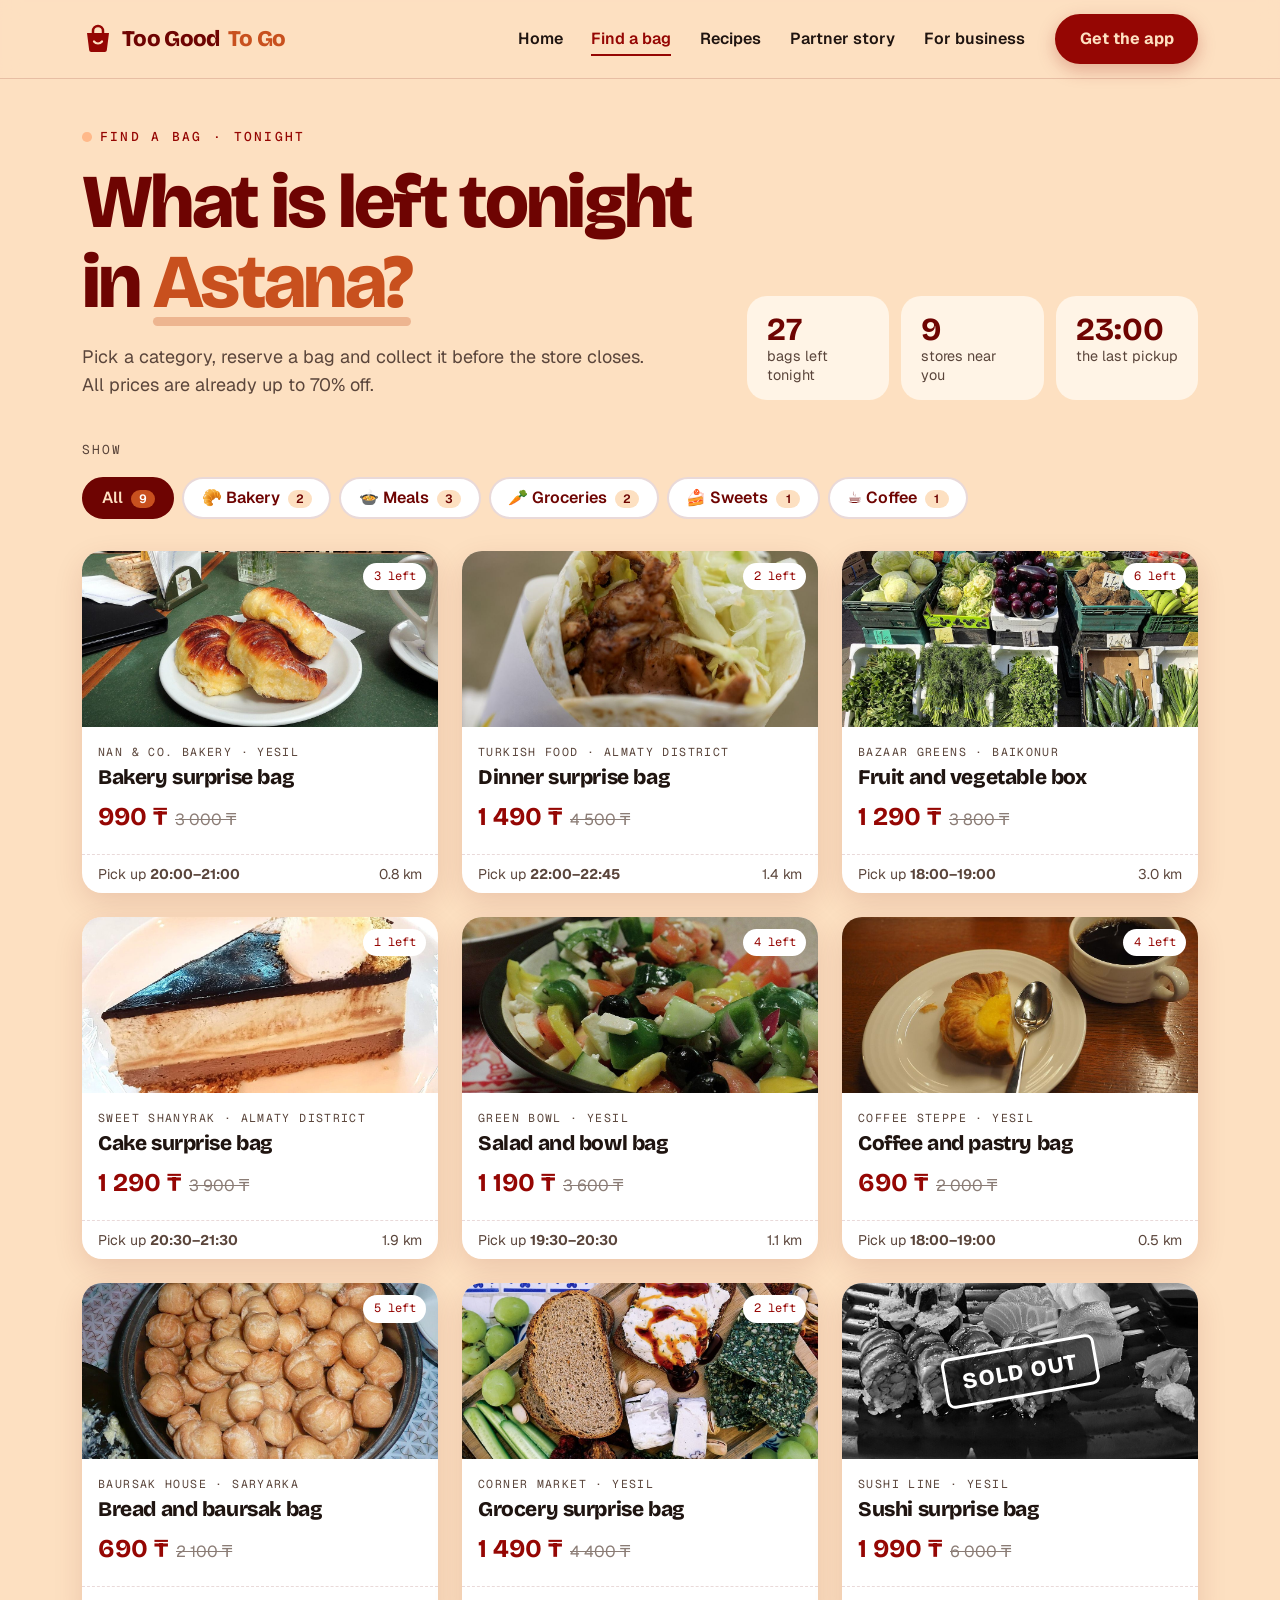
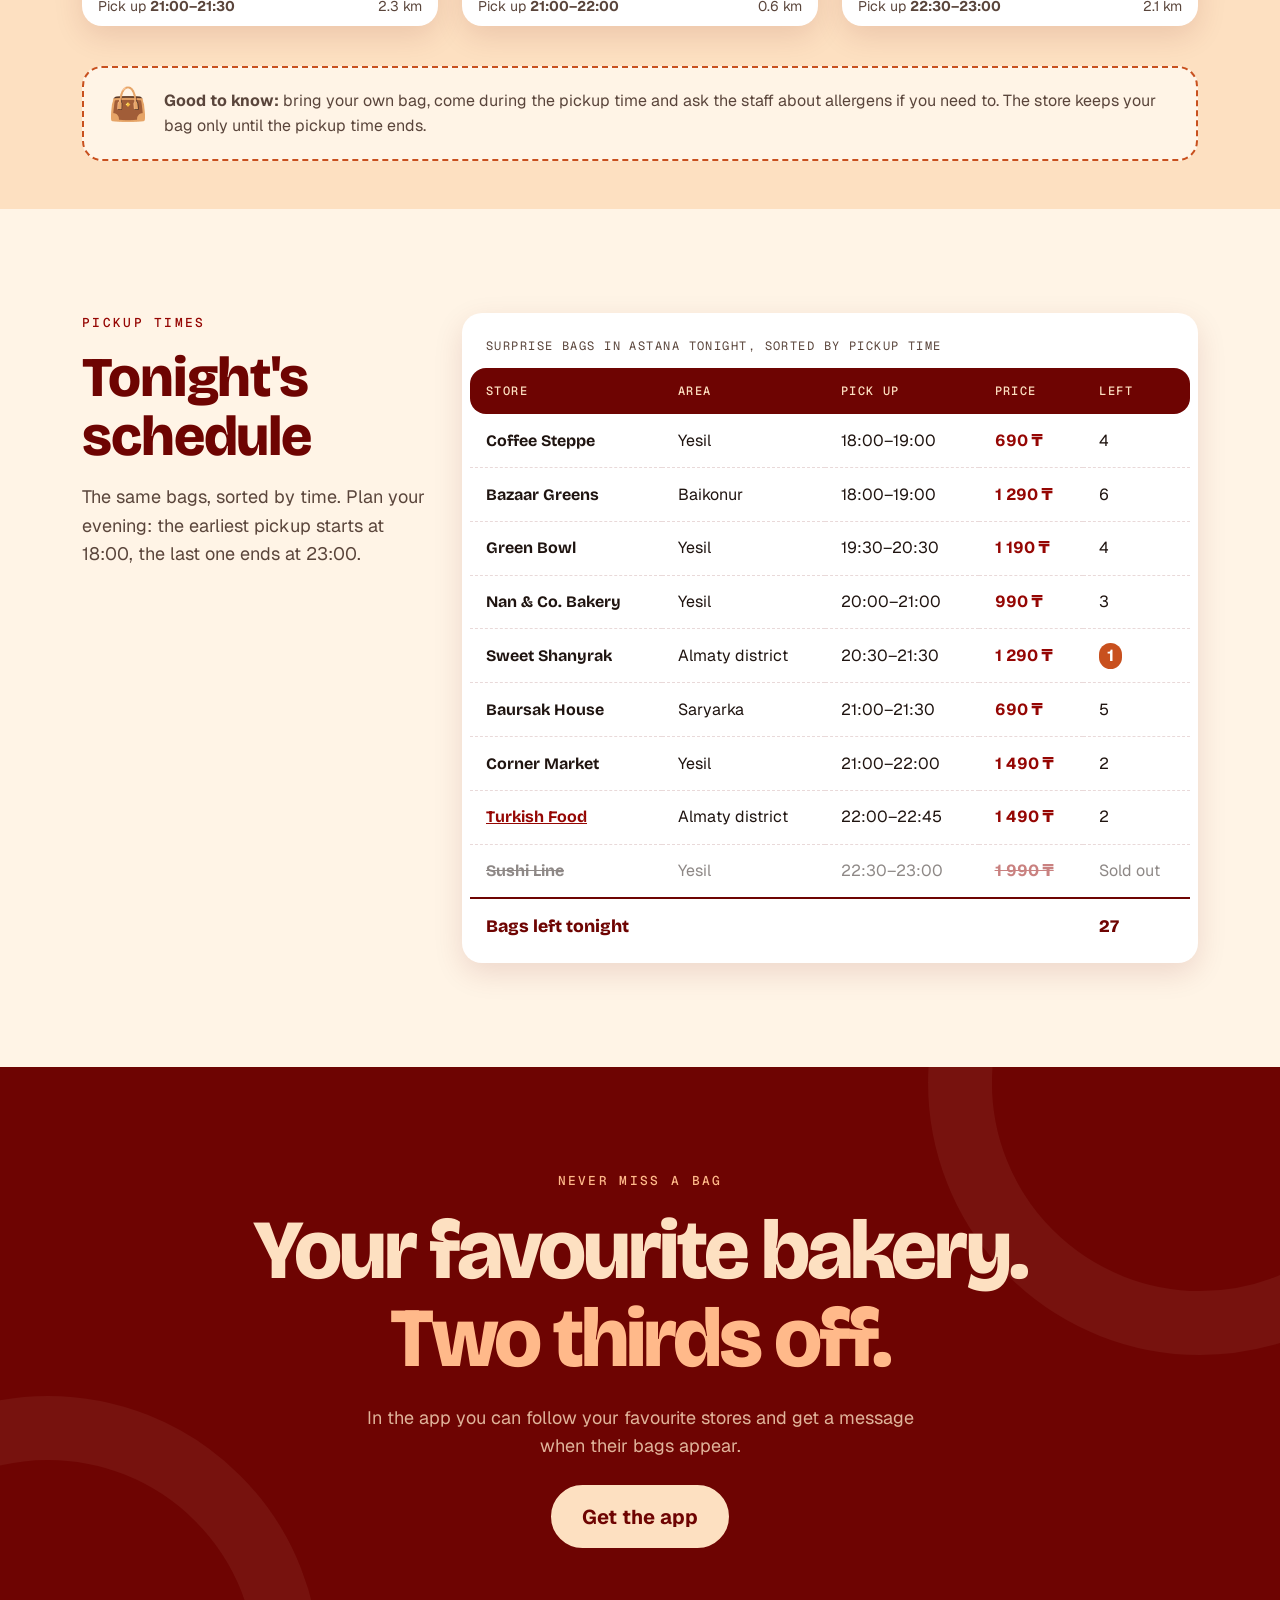
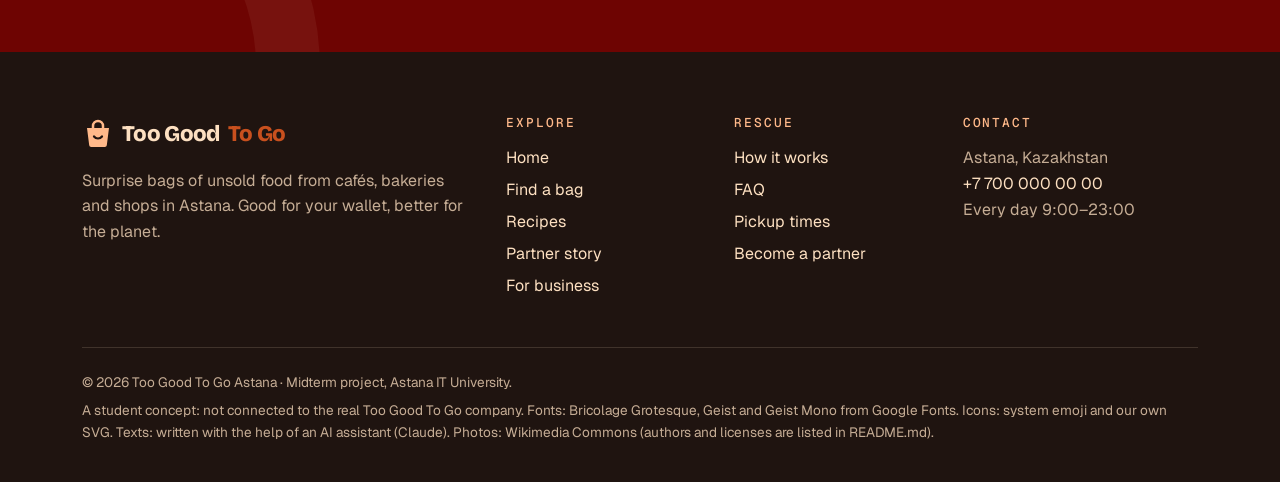
==== bags.html @ 2ebff049 "Add bags and recipes CSS code" ====
<!DOCTYPE html>
<html lang="en">
<head>
    <meta charset="UTF-8">
    <meta name="viewport" content="width=device-width, initial-scale=1">
    <meta name="description" content="Surprise bags you can still rescue tonight in Astana, with prices and pickup times.">
    <title>Find a bag — Too Good To Go</title>
    <link rel="preconnect" href="https://fonts.googleapis.com">
    <link rel="preconnect" href="https://fonts.gstatic.com" crossorigin>
    <link href="https://fonts.googleapis.com/css2?family=Bricolage+Grotesque:opsz,wght@12..96,500..800&family=Geist:wght@400..700&family=Geist+Mono:wght@500&display=swap" rel="stylesheet">
    <link href="https://cdn.jsdelivr.net/npm/bootstrap@5.3.8/dist/css/bootstrap.min.css" rel="stylesheet"
          integrity="sha384-sRIl4kxILFvY47J16cr9ZwB07vP4J8+LH7qKQnuqkuIAvNWLzeN8tE5YBujZqJLB" crossorigin="anonymous">
    <link rel="stylesheet" href="css/style.css">
    <link rel="stylesheet" href="css/bags.css">
</head>
<body>
<a class="visually-hidden-focusable" href="#main">Skip to content</a>

<header class="site-header sticky-top">
    <nav class="navbar navbar-expand-lg" aria-label="Main menu">
        <div class="container">
            <a class="navbar-brand brand" href="index.html">
                <svg class="brand-icon" viewBox="0 0 32 32" aria-hidden="true">
                    <path d="M11 10V8a5 5 0 0 1 10 0v2" fill="none" stroke="currentColor" stroke-width="2.5" stroke-linecap="round"/>
                    <path d="M5 10h22l-2.2 17.2A2 2 0 0 1 22.8 29H9.2a2 2 0 0 1-2-1.8z" fill="currentColor"/>
                    <path class="brand-smile" d="M12 18.5a5 5 0 0 0 8 0" fill="none" stroke-width="2.2" stroke-linecap="round"/>
                </svg>
                Too Good <span>To Go</span>
            </a>
            <button class="navbar-toggler" type="button" data-bs-toggle="collapse" data-bs-target="#mainMenu"
                    aria-controls="mainMenu" aria-expanded="false" aria-label="Open the menu">
                <span class="navbar-toggler-icon"></span>
            </button>
            <div class="collapse navbar-collapse" id="mainMenu">
                <ul class="navbar-nav ms-auto align-items-lg-center">
                    <li class="nav-item"><a class="nav-link" href="index.html">Home</a></li>
                    <li class="nav-item"><a class="nav-link active" aria-current="page" href="bags.html">Find a bag</a></li>
                    <li class="nav-item"><a class="nav-link" href="recipes.html">Recipes</a></li>
                    <li class="nav-item"><a class="nav-link" href="store.html">Partner story</a></li>
                    <li class="nav-item"><a class="nav-link" href="business.html">For business</a></li>
                    <li class="nav-item ms-lg-3"><a class="btn btn-brand" href="index.html#app">Get the app</a></li>
                </ul>
            </div>
        </div>
    </nav>
</header>

<main id="main">

    <!-- Page header: title on the left, three quick facts on the right -->
    <section class="page-head">
        <div class="container">
            <div class="row align-items-end g-4">
                <div class="col-12 col-lg-7">
                    <p class="eyebrow"><span class="live-dot"></span>Find a bag · Tonight</p>
                    <h1 class="page-title">What is left tonight in <span class="highlight">Astana?</span></h1>
                    <p class="section-intro mb-0">Pick a category, reserve a bag and collect it before the store
                        closes. All prices are already up to 70% off.</p>
                </div>
                <div class="col-12 col-lg-5">
                    <ul class="facts">
                        <li class="fact"><strong>27</strong> bags left tonight</li>
                        <li class="fact"><strong>9</strong> stores near you</li>
                        <li class="fact"><strong>23:00</strong> the last pickup</li>
                    </ul>
                </div>
            </div>
        </div>
    </section>

    <!-- Finder: radio buttons + :has() hide the cards of other categories, no JavaScript -->
    <section class="finder pb-5" aria-label="Bags by category">
        <div class="container">
            <fieldset class="filters">
                <legend class="filters-legend">Show</legend>
                <input type="radio" class="btn-check" name="category" id="cat-all" checked>
                <label class="btn chip" for="cat-all">All <span class="chip-count">9</span></label>

                <input type="radio" class="btn-check" name="category" id="cat-bakery">
                <label class="btn chip" for="cat-bakery">🥐 Bakery <span class="chip-count">2</span></label>

                <input type="radio" class="btn-check" name="category" id="cat-meals">
                <label class="btn chip" for="cat-meals">🍲 Meals <span class="chip-count">3</span></label>

                <input type="radio" class="btn-check" name="category" id="cat-grocery">
                <label class="btn chip" for="cat-grocery">🥕 Groceries <span class="chip-count">2</span></label>

                <input type="radio" class="btn-check" name="category" id="cat-sweets">
                <label class="btn chip" for="cat-sweets">🍰 Sweets <span class="chip-count">1</span></label>

                <input type="radio" class="btn-check" name="category" id="cat-coffee">
                <label class="btn chip" for="cat-coffee">☕ Coffee <span class="chip-count">1</span></label>
            </fieldset>

            <!-- Bootstrap row-cols: 1 card per row on a phone, 2 from 768px, 3 from 992px -->
            <div class="row row-cols-1 row-cols-md-2 row-cols-lg-3 g-4 bag-list">
                <div class="col" data-category="bakery">
                    <article class="card bag-card h-100">
                        <div class="bag-media">
                            <img class="bag-photo" src="images/croissant.jpg" alt="Croissants on a plate" width="1200" height="800">
                            <span class="bag-left">3 left</span>
                        </div>
                        <div class="card-body">
                            <p class="bag-store">Nan &amp; Co. Bakery · Yesil</p>
                            <h2 class="card-title bag-title">Bakery surprise bag</h2>
                            <p class="bag-price"><strong>990 ₸</strong> <s>3 000 ₸</s></p>
                        </div>
                        <div class="card-footer bag-foot">
                            <span>Pick up <strong>20:00–21:00</strong></span>
                            <span>0.8 km</span>
                        </div>
                    </article>
                </div>
                <div class="col" data-category="meals">
                    <article class="card bag-card h-100">
                        <div class="bag-media">
                            <img class="bag-photo" src="images/doner.jpg" alt="Döner wrap with chicken and cabbage" width="1200" height="800">
                            <span class="bag-left">2 left</span>
                        </div>
                        <div class="card-body">
                            <p class="bag-store">Turkish Food · Almaty district</p>
                            <h2 class="card-title bag-title">
                                <a class="stretched-link" href="store.html">Dinner surprise bag</a>
                            </h2>
                            <p class="bag-price"><strong>1 490 ₸</strong> <s>4 500 ₸</s></p>
                        </div>
                        <div class="card-footer bag-foot">
                            <span>Pick up <strong>22:00–22:45</strong></span>
                            <span>1.4 km</span>
                        </div>
                    </article>
                </div>
                <div class="col" data-category="grocery">
                    <article class="card bag-card h-100">
                        <div class="bag-media">
                            <img class="bag-photo" src="images/vegetables.jpg" alt="Vegetables in crates at a market" width="1200" height="800">
                            <span class="bag-left">6 left</span>
                        </div>
                        <div class="card-body">
                            <p class="bag-store">Bazaar Greens · Baikonur</p>
                            <h2 class="card-title bag-title">Fruit and vegetable box</h2>
                            <p class="bag-price"><strong>1 290 ₸</strong> <s>3 800 ₸</s></p>
                        </div>
                        <div class="card-footer bag-foot">
                            <span>Pick up <strong>18:00–19:00</strong></span>
                            <span>3.0 km</span>
                        </div>
                    </article>
                </div>
                <div class="col" data-category="sweets">
                    <article class="card bag-card h-100">
                        <div class="bag-media">
                            <img class="bag-photo" src="images/cake.jpg" alt="A slice of layered cake" width="1200" height="800">
                            <span class="bag-left">1 left</span>
                        </div>
                        <div class="card-body">
                            <p class="bag-store">Sweet Shanyrak · Almaty district</p>
                            <h2 class="card-title bag-title">Cake surprise bag</h2>
                            <p class="bag-price"><strong>1 290 ₸</strong> <s>3 900 ₸</s></p>
                        </div>
                        <div class="card-footer bag-foot">
                            <span>Pick up <strong>20:30–21:30</strong></span>
                            <span>1.9 km</span>
                        </div>
                    </article>
                </div>
                <div class="col" data-category="meals">
                    <article class="card bag-card h-100">
                        <div class="bag-media">
                            <img class="bag-photo" src="images/salad.jpg" alt="A bowl of salad with tomatoes and peppers" width="1200" height="800">
                            <span class="bag-left">4 left</span>
                        </div>
                        <div class="card-body">
                            <p class="bag-store">Green Bowl · Yesil</p>
                            <h2 class="card-title bag-title">Salad and bowl bag</h2>
                            <p class="bag-price"><strong>1 190 ₸</strong> <s>3 600 ₸</s></p>
                        </div>
                        <div class="card-footer bag-foot">
                            <span>Pick up <strong>19:30–20:30</strong></span>
                            <span>1.1 km</span>
                        </div>
                    </article>
                </div>
                <div class="col" data-category="coffee">
                    <article class="card bag-card h-100">
                        <div class="bag-media">
                            <img class="bag-photo" src="images/coffee.jpg" alt="Coffee and a pastry" width="1200" height="800">
                            <span class="bag-left">4 left</span>
                        </div>
                        <div class="card-body">
                            <p class="bag-store">Coffee Steppe · Yesil</p>
                            <h2 class="card-title bag-title">Coffee and pastry bag</h2>
                            <p class="bag-price"><strong>690 ₸</strong> <s>2 000 ₸</s></p>
                        </div>
                        <div class="card-footer bag-foot">
                            <span>Pick up <strong>18:00–19:00</strong></span>
                            <span>0.5 km</span>
                        </div>
                    </article>
                </div>
                <div class="col" data-category="bakery">
                    <article class="card bag-card h-100">
                        <div class="bag-media">
                            <img class="bag-photo" src="images/baursak.jpg" alt="Baursaks in a pan" width="1200" height="800">
                            <span class="bag-left">5 left</span>
                        </div>
                        <div class="card-body">
                            <p class="bag-store">Baursak House · Saryarka</p>
                            <h2 class="card-title bag-title">Bread and baursak bag</h2>
                            <p class="bag-price"><strong>690 ₸</strong> <s>2 100 ₸</s></p>
                        </div>
                        <div class="card-footer bag-foot">
                            <span>Pick up <strong>21:00–21:30</strong></span>
                            <span>2.3 km</span>
                        </div>
                    </article>
                </div>
                <div class="col" data-category="grocery">
                    <article class="card bag-card h-100">
                        <div class="bag-media">
                            <img class="bag-photo" src="images/grocery.jpg" alt="Bread, cheese, vegetables and fruit" width="1200" height="800">
                            <span class="bag-left">2 left</span>
                        </div>
                        <div class="card-body">
                            <p class="bag-store">Corner Market · Yesil</p>
                            <h2 class="card-title bag-title">Grocery surprise bag</h2>
                            <p class="bag-price"><strong>1 490 ₸</strong> <s>4 400 ₸</s></p>
                        </div>
                        <div class="card-footer bag-foot">
                            <span>Pick up <strong>21:00–22:00</strong></span>
                            <span>0.6 km</span>
                        </div>
                    </article>
                </div>
                <div class="col" data-category="meals">
                    <article class="card bag-card is-sold h-100">
                        <div class="bag-media">
                            <img class="bag-photo" src="images/sushi.jpg" alt="Sushi and sashimi on a dark plate" width="1200" height="800">
                            <span class="sold-stamp">Sold out</span>
                        </div>
                        <div class="card-body">
                            <p class="bag-store">Sushi Line · Yesil</p>
                            <h2 class="card-title bag-title">Sushi surprise bag</h2>
                            <p class="bag-price"><strong>1 990 ₸</strong> <s>6 000 ₸</s></p>
                        </div>
                        <div class="card-footer bag-foot">
                            <span>Pick up <strong>22:30–23:00</strong></span>
                            <span>2.1 km</span>
                        </div>
                    </article>
                </div>
            </div>

            <aside class="tip">
                <span class="tip-emoji" aria-hidden="true">👜</span>
                <p class="mb-0"><strong>Good to know:</strong> bring your own bag, come during the pickup time and
                    ask the staff about allergens if you need to. The store keeps your bag only until the pickup
                    time ends.</p>
            </aside>
        </div>
    </section>

    <!-- Table: the same bags sorted by pickup time; on a phone every row becomes a small card -->
    <section id="schedule" class="section section-cream">
        <div class="container">
            <div class="row g-4">
                <div class="col-12 col-lg-4">
                    <p class="eyebrow">Pickup times</p>
                    <h2 class="section-title">Tonight's schedule</h2>
                    <p class="section-intro">The same bags, sorted by time. Plan your evening: the earliest pickup
                        starts at 18:00, the last one ends at 23:00.</p>
                </div>
                <div class="col-12 col-lg-8">
                    <div class="table-card">
                        <table class="schedule">
                            <caption>Surprise bags in Astana tonight, sorted by pickup time</caption>
                            <thead>
                                <tr>
                                    <th scope="col">Store</th>
                                    <th scope="col">Area</th>
                                    <th scope="col">Pick up</th>
                                    <th scope="col">Price</th>
                                    <th scope="col">Left</th>
                                </tr>
                            </thead>
                            <tbody>
                                <tr>
                                    <th scope="row">Coffee Steppe</th>
                                    <td data-label="Area">Yesil</td>
                                    <td data-label="Pick up"><time>18:00</time>–<time>19:00</time></td>
                                    <td data-label="Price">690 ₸</td>
                                    <td data-label="Left">4</td>
                                </tr>
                                <tr>
                                    <th scope="row">Bazaar Greens</th>
                                    <td data-label="Area">Baikonur</td>
                                    <td data-label="Pick up"><time>18:00</time>–<time>19:00</time></td>
                                    <td data-label="Price">1 290 ₸</td>
                                    <td data-label="Left">6</td>
                                </tr>
                                <tr>
                                    <th scope="row">Green Bowl</th>
                                    <td data-label="Area">Yesil</td>
                                    <td data-label="Pick up"><time>19:30</time>–<time>20:30</time></td>
                                    <td data-label="Price">1 190 ₸</td>
                                    <td data-label="Left">4</td>
                                </tr>
                                <tr>
                                    <th scope="row">Nan &amp; Co. Bakery</th>
                                    <td data-label="Area">Yesil</td>
                                    <td data-label="Pick up"><time>20:00</time>–<time>21:00</time></td>
                                    <td data-label="Price">990 ₸</td>
                                    <td data-label="Left">3</td>
                                </tr>
                                <tr>
                                    <th scope="row">Sweet Shanyrak</th>
                                    <td data-label="Area">Almaty district</td>
                                    <td data-label="Pick up"><time>20:30</time>–<time>21:30</time></td>
                                    <td data-label="Price">1 290 ₸</td>
                                    <td data-label="Left"><span class="left-low">1</span></td>
                                </tr>
                                <tr>
                                    <th scope="row">Baursak House</th>
                                    <td data-label="Area">Saryarka</td>
                                    <td data-label="Pick up"><time>21:00</time>–<time>21:30</time></td>
                                    <td data-label="Price">690 ₸</td>
                                    <td data-label="Left">5</td>
                                </tr>
                                <tr>
                                    <th scope="row">Corner Market</th>
                                    <td data-label="Area">Yesil</td>
                                    <td data-label="Pick up"><time>21:00</time>–<time>22:00</time></td>
                                    <td data-label="Price">1 490 ₸</td>
                                    <td data-label="Left">2</td>
                                </tr>
                                <tr>
                                    <th scope="row"><a href="store.html">Turkish Food</a></th>
                                    <td data-label="Area">Almaty district</td>
                                    <td data-label="Pick up"><time>22:00</time>–<time>22:45</time></td>
                                    <td data-label="Price">1 490 ₸</td>
                                    <td data-label="Left">2</td>
                                </tr>
                                <tr class="is-sold">
                                    <th scope="row">Sushi Line</th>
                                    <td data-label="Area">Yesil</td>
                                    <td data-label="Pick up"><time>22:30</time>–<time>23:00</time></td>
                                    <td data-label="Price">1 990 ₸</td>
                                    <td data-label="Left">Sold out</td>
                                </tr>
                            </tbody>
                            <tfoot>
                                <tr>
                                    <th scope="row" colspan="4">Bags left tonight</th>
                                    <td data-label="Total">27</td>
                                </tr>
                            </tfoot>
                        </table>
                    </div>
                </div>
            </div>
        </div>
    </section>

    <!-- Call to action -->
    <section class="section section-dark cta">
        <div class="container">
            <p class="eyebrow">Never miss a bag</p>
            <h2 class="cta-title">Your favourite bakery. <span>Two thirds off.</span></h2>
            <p class="section-intro mx-auto mb-4">In the app you can follow your favourite stores and get a message
                when their bags appear.</p>
            <a class="btn btn-cream btn-lg" href="index.html#app">Get the app</a>
        </div>
    </section>

</main>

<footer class="site-footer">
    <div class="container">
        <div class="footer-grid">
            <div>
                <a class="brand" href="index.html">
                    <svg class="brand-icon" viewBox="0 0 32 32" aria-hidden="true">
                        <path d="M11 10V8a5 5 0 0 1 10 0v2" fill="none" stroke="currentColor" stroke-width="2.5" stroke-linecap="round"/>
                        <path d="M5 10h22l-2.2 17.2A2 2 0 0 1 22.8 29H9.2a2 2 0 0 1-2-1.8z" fill="currentColor"/>
                        <path class="brand-smile" d="M12 18.5a5 5 0 0 0 8 0" fill="none" stroke-width="2.2" stroke-linecap="round"/>
                    </svg>
                    Too Good <span>To Go</span>
                </a>
                <p>Surprise bags of unsold food from cafés, bakeries and shops in Astana. Good for your wallet,
                    better for the planet.</p>
            </div>
            <nav aria-label="Footer menu">
                <h2 class="footer-title">Explore</h2>
                <ul class="footer-list">
                    <li><a href="index.html">Home</a></li>
                    <li><a href="bags.html">Find a bag</a></li>
                    <li><a href="recipes.html">Recipes</a></li>
                    <li><a href="store.html">Partner story</a></li>
                    <li><a href="business.html">For business</a></li>
                </ul>
            </nav>
            <div>
                <h2 class="footer-title">Rescue</h2>
                <ul class="footer-list">
                    <li><a href="index.html#how">How it works</a></li>
                    <li><a href="index.html#faq">FAQ</a></li>
                    <li><a href="bags.html#schedule">Pickup times</a></li>
                    <li><a href="business.html#join">Become a partner</a></li>
                </ul>
            </div>
            <div>
                <h2 class="footer-title">Contact</h2>
                <address>
                    Astana, Kazakhstan<br>
                    <a href="tel:+77000000000">+7 700 000 00 00</a><br>
                    Every day 9:00–23:00
                </address>
            </div>
        </div>
        <div class="footer-bottom">
            <p>© 2026 Too Good To Go Astana · Midterm project, Astana IT University.</p>
            <p>A student concept: not connected to the real Too Good To Go company. Fonts: Bricolage Grotesque,
                Geist and Geist Mono from Google Fonts. Icons: system emoji and our own SVG. Texts: written with the help of an AI assistant (Claude). Photos: Wikimedia Commons (authors and
                licenses are listed in README.md).</p>
        </div>
    </div>
</footer>

<script src="https://cdn.jsdelivr.net/npm/bootstrap@5.3.8/dist/js/bootstrap.bundle.min.js"
        integrity="sha384-FKyoEForCGlyvwx9Hj09JcYn3nv7wiPVlz7YYwJrWVcXK/BmnVDxM+D2scQbITxI"
        crossorigin="anonymous"></script>
</body>
</html>
---- css/style.css ----
/* Too Good To Go - shared styles for every page, loaded after Bootstrap */


/* ---------- 1. Colours, fonts and sizes ---------- */

:root {
    --peach: #fde0c1;
    --cream: #fff4e6;
    --maroon: #6e0402;
    --red: #950603;
    --orange: #c8501e;
    --apricot: #ffb98a;
    --ink: #1f1410;
    --text: #5a453b;
    --leaf: #2f6b4f;
    --line: rgba(110, 4, 2, 0.15);

    --font-display: "Bricolage Grotesque", system-ui, sans-serif;
    --font-body: "Geist", system-ui, sans-serif;
    --font-mono: "Geist Mono", ui-monospace, monospace;

    --radius: 1.25rem;
    --shadow: 0 10px 30px rgba(110, 4, 2, 0.12);
    --section-space: 3.5rem;

    /* Bootstrap reads these variables, so its links and focus rings get our colours */
    --bs-body-font-family: var(--font-body);
    --bs-link-color-rgb: 149, 6, 3;
    --bs-link-hover-color-rgb: 110, 4, 2;
}

/* more space between sections on bigger screens */
@media (min-width: 768px) {
    :root {
        --section-space: 5rem;
    }
}

@media (min-width: 1200px) {
    :root {
        --section-space: 6.5rem;
    }
}


/* ---------- 2. Base ---------- */

html {
    scroll-behavior: smooth;
    scroll-padding-top: 5rem; /* so the sticky menu does not cover a section after #link */
}

body {
    background-color: var(--peach);
    color: var(--ink);
    font-family: var(--font-body);
    line-height: 1.6;
}

h1, h2, h3, h4 {
    font-family: var(--font-display);
    font-weight: 800;
    line-height: 1.05;
    letter-spacing: -0.02em;
    color: var(--maroon);
}

::selection {
    background-color: var(--orange);
    color: #fff;
}


/* ---------- 3. Sections and headings ---------- */

.section {
    padding-block: var(--section-space);
}

.section-cream {
    background-color: var(--cream);
}

.section-dark {
    background-color: var(--maroon);
    color: var(--peach);
}

.section-ink {
    background-color: var(--ink);
    color: var(--peach);
}

.section-dark :is(h1, h2, h3),
.section-ink :is(h1, h2, h3) {
    color: var(--peach);
}

/* small monospace label above a heading */
.eyebrow {
    font-family: var(--font-mono);
    font-size: 0.8rem;
    font-weight: 500;
    letter-spacing: 0.18em;
    text-transform: uppercase;
    color: var(--red);
    margin-bottom: 1rem;
}

.section-dark .eyebrow,
.section-ink .eyebrow {
    color: var(--apricot);
}

.section-title {
    font-size: clamp(2rem, 5vw, 3.5rem);
    margin-bottom: 1rem;
}

.section-intro {
    color: var(--text);
    font-size: 1.125rem;
    max-width: 36rem;
}

.section-dark .section-intro,
.section-ink .section-intro {
    color: rgba(253, 224, 193, 0.8);
}

.text-center .section-intro {
    margin-inline: auto;
}

/* orange words with a soft underline */
.highlight {
    position: relative;
    color: var(--orange);
    white-space: nowrap;
}

.highlight::after {
    content: "";
    position: absolute;
    left: 0;
    right: 0;
    bottom: 0.02em;
    height: 0.12em;
    border-radius: 1em;
    background-color: rgba(200, 80, 30, 0.3);
}

/* page header for the inner pages */
.page-head {
    padding-block: 3rem 2.5rem;
}

.page-title {
    font-size: clamp(2.5rem, 7vw, 4.75rem);
    letter-spacing: -0.035em;
    margin-bottom: 1.25rem;
}


/* ---------- 4. Navigation (Bootstrap navbar with our colours) ---------- */

.site-header {
    background-color: rgba(253, 224, 193, 0.88);
    backdrop-filter: blur(10px);
    border-bottom: 1px solid var(--line);
}

.navbar {
    --bs-navbar-padding-y: 0.85rem;
    --bs-navbar-color: var(--ink);
    --bs-navbar-hover-color: var(--red);
    --bs-navbar-active-color: var(--red);
    --bs-navbar-nav-link-padding-x: 0.9rem;
    --bs-navbar-toggler-border-color: var(--maroon);
    --bs-navbar-toggler-border-radius: 999px;
    --bs-navbar-toggler-focus-width: 0.2rem;
    --bs-navbar-toggler-icon-bg: url("data:image/svg+xml,%3csvg xmlns='http://www.w3.org/2000/svg' viewBox='0 0 30 30'%3e%3cpath stroke='%236e0402' stroke-linecap='round' stroke-width='2.5' d='M5 8h20M5 15h20M5 22h20'/%3e%3c/svg%3e");
}

.navbar-toggler {
    border-width: 2px;
}

.navbar .nav-link {
    font-weight: 600;
}

/* the logo: a smiling paper bag + the name */
.brand {
    display: inline-flex;
    align-items: center;
    gap: 0.5rem;
    font-family: var(--font-display);
    font-size: 1.4rem;
    font-weight: 800;
    letter-spacing: -0.03em;
    color: var(--maroon);
}

.brand:hover {
    color: var(--maroon);
}

.brand span {
    color: var(--orange);
}

.brand-icon {
    width: 2rem;
    height: 2rem;
    color: var(--red);
    transition: transform 0.3s ease;
}

.brand:hover .brand-icon {
    transform: rotate(-12deg) scale(1.1);
}

/* the smile on the bag has the colour of the background */
.brand-smile {
    stroke: var(--peach);
}

/* phone and tablet: the opened menu gets some space */
@media (max-width: 991.98px) {
    .navbar-nav {
        padding-block: 1rem 0.5rem;
    }

    .navbar-nav .btn {
        margin-top: 0.5rem;
        width: 100%;
    }
}

/* laptop: a line grows under the link you point at and under the current page */
@media (min-width: 992px) {
    .navbar .nav-link {
        position: relative;
    }

    .navbar .nav-link::after {
        content: "";
        position: absolute;
        left: var(--bs-navbar-nav-link-padding-x);
        right: var(--bs-navbar-nav-link-padding-x);
        bottom: 0.25rem;
        height: 2px;
        background-color: currentColor;
        transform: scaleX(0);
        transform-origin: left;
        transition: transform 0.25s ease;
    }

    .navbar .nav-link:hover::after,
    .navbar .nav-link.active::after {
        transform: scaleX(1);
    }
}


/* ---------- 5. Buttons (Bootstrap .btn with our variables) ---------- */

.btn-brand,
.btn-ghost,
.btn-cream,
.btn-outline-cream,
.chip {
    --bs-btn-padding-x: 1.4rem;
    --bs-btn-padding-y: 0.7rem;
    --bs-btn-font-weight: 700;
    --bs-btn-border-width: 2px;
    --bs-btn-border-radius: 999px;
    --bs-btn-focus-shadow-rgb: 200, 80, 30;
    transition: transform 0.2s ease, background-color 0.2s ease, color 0.2s ease, border-color 0.2s ease;
}

.btn-brand.btn-lg,
.btn-ghost.btn-lg,
.btn-cream.btn-lg,
.btn-outline-cream.btn-lg {
    --bs-btn-padding-x: 1.8rem;
    --bs-btn-padding-y: 0.9rem;
}

.btn-brand:hover,
.btn-ghost:hover,
.btn-cream:hover,
.btn-outline-cream:hover {
    transform: translateY(-2px);
}

/* red filled button - the main action */
.btn-brand {
    --bs-btn-color: var(--peach);
    --bs-btn-bg: var(--red);
    --bs-btn-border-color: var(--red);
    --bs-btn-hover-color: #fff;
    --bs-btn-hover-bg: var(--maroon);
    --bs-btn-hover-border-color: var(--maroon);
    --bs-btn-active-color: #fff;
    --bs-btn-active-bg: var(--maroon);
    --bs-btn-active-border-color: var(--maroon);
    box-shadow: 0 6px 18px rgba(149, 6, 3, 0.25);
}

/* outline button for the second action */
.btn-ghost {
    --bs-btn-color: var(--maroon);
    --bs-btn-bg: transparent;
    --bs-btn-border-color: var(--maroon);
    --bs-btn-hover-color: var(--peach);
    --bs-btn-hover-bg: var(--maroon);
    --bs-btn-hover-border-color: var(--maroon);
    --bs-btn-active-color: var(--peach);
    --bs-btn-active-bg: var(--maroon);
    --bs-btn-active-border-color: var(--maroon);
}

/* light button on dark sections */
.btn-cream {
    --bs-btn-color: var(--maroon);
    --bs-btn-bg: var(--peach);
    --bs-btn-border-color: var(--peach);
    --bs-btn-hover-color: var(--maroon);
    --bs-btn-hover-bg: #fff;
    --bs-btn-hover-border-color: #fff;
    --bs-btn-active-color: var(--maroon);
    --bs-btn-active-bg: #fff;
    --bs-btn-active-border-color: #fff;
}

/* light outline button on dark sections */
.btn-outline-cream {
    --bs-btn-color: var(--peach);
    --bs-btn-bg: transparent;
    --bs-btn-border-color: rgba(253, 224, 193, 0.6);
    --bs-btn-hover-color: var(--maroon);
    --bs-btn-hover-bg: var(--peach);
    --bs-btn-hover-border-color: var(--peach);
    --bs-btn-active-color: var(--maroon);
    --bs-btn-active-bg: var(--peach);
    --bs-btn-active-border-color: var(--peach);
}

/* small round toggle: a radio or a checkbox (.btn-check) with a label that looks like a pill */
.chip {
    --bs-btn-padding-x: 1.1rem;
    --bs-btn-padding-y: 0.45rem;
    --bs-btn-font-weight: 600;
    --bs-btn-color: var(--maroon);
    --bs-btn-bg: #fff;
    --bs-btn-border-color: var(--line);
    --bs-btn-hover-color: var(--maroon);
    --bs-btn-hover-bg: #fff;
    --bs-btn-hover-border-color: var(--maroon);
    --bs-btn-active-color: var(--peach);
    --bs-btn-active-bg: var(--maroon);
    --bs-btn-active-border-color: var(--maroon);
}

/* "Download for iPhone / Android" buttons */
.store-buttons {
    display: flex;
    flex-wrap: wrap;
    gap: 0.75rem;
}

.store-btn {
    display: inline-flex;
    align-items: center;
    gap: 0.75rem;
    padding: 0.6rem 1.25rem 0.6rem 1rem;
    border-radius: 1rem;
    background-color: var(--ink);
    color: var(--peach);
    text-decoration: none;
    transition: transform 0.2s ease, background-color 0.2s ease;
}

.store-btn:hover {
    transform: translateY(-3px);
    background-color: var(--maroon);
    color: #fff;
}

.store-btn svg {
    width: 1.6rem;
    height: 1.6rem;
    flex: none;
}

.store-btn small {
    display: block;
    font-size: 0.7rem;
    line-height: 1;
    opacity: 0.75;
}

.store-btn strong {
    display: block;
    font-size: 1.1rem;
    line-height: 1.2;
}

.section-dark .store-btn {
    background-color: var(--peach);
    color: var(--maroon);
}

.section-dark .store-btn:hover {
    background-color: #fff;
}


/* ---------- 6. Bag card (Bootstrap card, used on Home, Find a bag and Partner story) ---------- */

.bag-card {
    --bs-card-border-width: 0;
    --bs-card-border-radius: var(--radius);
    --bs-card-inner-border-radius: var(--radius);
    --bs-card-bg: #fff;
    --bs-card-color: var(--ink);
    --bs-card-cap-bg: transparent;
    overflow: hidden;
    box-shadow: var(--shadow);
    transition: transform 0.25s ease, box-shadow 0.25s ease;
}

.bag-card:hover {
    transform: translateY(-6px) rotate(-0.6deg);
    box-shadow: 0 18px 40px rgba(31, 20, 16, 0.25);
}

/* the photo of the bag; grid + place-items keep the "Sold out" stamp in the centre */
.bag-media {
    position: relative;
    display: grid;
    place-items: center;
    height: 11rem;
    overflow: hidden;
    background-color: var(--peach);
}

/* the photo fills the whole box; object-fit: cover cuts the extra parts instead of stretching it */
.bag-photo {
    position: absolute;
    inset: 0;
    width: 100%;
    height: 100%;
    object-fit: cover;
    transition: transform 0.4s ease;
}

.bag-card:hover .bag-photo {
    transform: scale(1.06);
}

.bag-left {
    position: absolute;
    top: 0.75rem;
    right: 0.75rem;
    padding: 0.25rem 0.65rem;
    border-radius: 999px;
    background-color: #fff;
    color: var(--red);
    font-family: var(--font-mono);
    font-size: 0.75rem;
}

.bag-store {
    font-family: var(--font-mono);
    font-size: 0.72rem;
    letter-spacing: 0.12em;
    text-transform: uppercase;
    color: var(--text);
    margin-bottom: 0.35rem;
}

/* two classes, so it is stronger than the light headings of .section-dark */
.bag-card .bag-title {
    font-size: 1.3rem;
    color: var(--ink);
    margin-bottom: 0.5rem;
}

.bag-title a {
    color: inherit;
    text-decoration: none;
}

.bag-price {
    display: flex;
    flex-wrap: wrap;
    align-items: baseline;
    gap: 0.5rem;
    margin-bottom: 0;
}

.bag-price strong {
    font-family: var(--font-display);
    font-size: 1.6rem;
    color: var(--red);
}

.bag-price s {
    color: var(--text);
    opacity: 0.7;
}

.bag-foot {
    display: flex;
    flex-wrap: wrap;
    justify-content: space-between;
    gap: 0.25rem 0.75rem;
    border-top: 1px dashed var(--line);
    font-size: 0.875rem;
    color: var(--text);
}

/* sold out: grey picture with a rotated stamp, no hover jump */
.bag-card.is-sold .bag-media {
    filter: grayscale(1);
}

.bag-card.is-sold:hover {
    transform: none;
}

.sold-stamp {
    position: absolute;
    padding: 0.3rem 1rem;
    border: 3px solid #fff;
    border-radius: 0.5rem;
    color: #fff;
    background-color: rgba(31, 20, 16, 0.55);
    font-family: var(--font-display);
    font-size: 1.4rem;
    font-weight: 800;
    letter-spacing: 0.05em;
    text-transform: uppercase;
    transform: rotate(-10deg);
}


/* ---------- 7. Steps "how it works" (Home and For business) ---------- */

.steps {
    display: grid;
    gap: 1.5rem;
    list-style: none;
    margin: 0;
    padding: 0;
}

.step {
    position: relative;
    padding: 2rem 1.5rem;
    border-radius: var(--radius);
    background-color: var(--cream);
    box-shadow: var(--shadow);
    transition: transform 0.25s ease;
}

.section-cream .step {
    background-color: #fff;
}

.step:hover {
    transform: translateY(-4px);
}

.step-num {
    font-family: var(--font-mono);
    font-size: 0.85rem;
    letter-spacing: 0.15em;
    color: var(--orange);
}

.step-icon {
    display: grid;
    place-items: center;
    width: 4rem;
    height: 4rem;
    margin: 1rem 0;
    border-radius: 50%;
    background-color: var(--peach);
    font-size: 2rem;
}

.step h3 {
    font-size: 1.6rem;
}

.step p {
    color: var(--text);
    margin-bottom: 0;
}

/* tablet and laptop: 3 in a row with a round arrow between the steps */
@media (min-width: 768px) {
    .steps {
        grid-template-columns: repeat(3, 1fr);
    }

    .step:not(:last-child)::after {
        content: "→";
        position: absolute;
        z-index: 1;
        top: 50%;
        right: -1.75rem;
        display: grid;
        place-items: center;
        width: 2rem;
        height: 2rem;
        border-radius: 50%;
        background-color: var(--red);
        color: var(--peach);
        font-weight: 700;
        transform: translateY(-50%);
    }
}


/* ---------- 8. FAQ (Bootstrap accordion with a + icon) ---------- */

.faq-accordion {
    --bs-accordion-bg: #fff;
    --bs-accordion-color: var(--text);
    --bs-accordion-border-color: transparent;
    --bs-accordion-border-radius: var(--radius);
    --bs-accordion-inner-border-radius: var(--radius);
    --bs-accordion-btn-padding-y: 1.25rem;
    --bs-accordion-btn-color: var(--ink);
    --bs-accordion-active-color: var(--maroon);
    --bs-accordion-active-bg: #fff;
    --bs-accordion-btn-focus-box-shadow: 0 0 0 0.2rem rgba(200, 80, 30, 0.3);
    --bs-accordion-btn-icon: url("data:image/svg+xml,%3csvg xmlns='http://www.w3.org/2000/svg' viewBox='0 0 16 16' fill='none' stroke='%23950603' stroke-width='2' stroke-linecap='round'%3e%3cpath d='M8 2v12M2 8h12'/%3e%3c/svg%3e");
    --bs-accordion-btn-active-icon: var(--bs-accordion-btn-icon);
    --bs-accordion-btn-icon-transform: rotate(45deg); /* the + turns into × */
}

.faq-accordion .accordion-item {
    margin-bottom: 0.75rem;
    border-radius: var(--radius);
    overflow: hidden;
    box-shadow: 0 4px 14px rgba(110, 4, 2, 0.08);
}

.faq-accordion .accordion-button {
    font-family: var(--font-display);
    font-size: 1.15rem;
    font-weight: 700;
}


/* ---------- 9. Call to action at the end of a page ---------- */

.cta {
    position: relative;
    isolation: isolate;
    overflow: hidden;
    text-align: center;
}

/* two big rings in the background */
.cta::before,
.cta::after {
    content: "";
    position: absolute;
    z-index: -1;
    width: 34rem;
    height: 34rem;
    border: 4rem solid rgba(253, 224, 193, 0.06);
    border-radius: 50%;
}

.cta::before {
    left: -14rem;
    bottom: -18rem;
}

.cta::after {
    right: -12rem;
    top: -16rem;
}

.cta-title {
    font-size: clamp(2.5rem, 8vw, 5.25rem);
    letter-spacing: -0.035em;
    margin-bottom: 1.25rem;
}

.cta-title span {
    display: block;
    color: var(--apricot);
}

.cta .store-buttons {
    justify-content: center;
}


/* ---------- 10. Footer ---------- */

.site-footer {
    padding-block: 4rem 2rem;
    background-color: var(--ink);
    color: rgba(253, 224, 193, 0.75);
}

.site-footer .brand {
    color: var(--peach);
    margin-bottom: 1rem;
}

.site-footer .brand-icon {
    color: var(--apricot);
}

.site-footer .brand-smile {
    stroke: var(--ink);
}

.footer-grid {
    display: grid;
    gap: 2rem;
}

.footer-title {
    font-family: var(--font-mono);
    font-size: 0.8rem;
    font-weight: 500;
    letter-spacing: 0.15em;
    text-transform: uppercase;
    color: var(--apricot);
    margin-bottom: 1rem;
}

.footer-list {
    list-style: none;
    margin: 0;
    padding: 0;
}

.footer-list li + li {
    margin-top: 0.4rem;
}

.site-footer a {
    color: var(--peach);
    text-decoration: none;
}

.site-footer a:hover {
    color: var(--apricot);
    text-decoration: underline;
}

.site-footer address {
    margin-bottom: 0;
}

.footer-bottom {
    margin-top: 3rem;
    padding-top: 1.5rem;
    border-top: 1px solid rgba(253, 224, 193, 0.15);
    font-size: 0.85rem;
}

.footer-bottom p {
    margin-bottom: 0.4rem;
}

/* tablet: 2 columns, laptop: brand column is wider than the 3 link columns */
@media (min-width: 576px) {
    .footer-grid {
        grid-template-columns: repeat(2, 1fr);
    }
}

@media (min-width: 992px) {
    .footer-grid {
        grid-template-columns: 2fr 1fr 1fr 1.2fr;
    }
}


/* ---------- 11. Small helpers ---------- */

/* small dot for "live" labels */
.live-dot {
    display: inline-block;
    width: 0.6rem;
    height: 0.6rem;
    margin-right: 0.5rem;
    border-radius: 50%;
    background-color: var(--apricot);
    vertical-align: middle;
}
---- css/bags.css ----
/* Find a bag page */


/* ---------- Quick facts (Flexbox) ---------- */

.facts {
    display: flex;
    flex-wrap: wrap;
    gap: 0.75rem;
    margin: 0;
    padding: 0;
    list-style: none;
}

.fact {
    flex: 1 1 8rem; /* grow and shrink, but not narrower than 8rem: then the item goes to a new line */
    padding: 1rem 1.25rem;
    border-radius: var(--radius);
    background-color: var(--cream);
    color: var(--text);
    font-size: 0.9rem;
    line-height: 1.3;
}

.fact strong {
    display: block;
    color: var(--maroon);
    font-family: var(--font-display);
    font-size: 2rem;
    line-height: 1.1;
}


/* ---------- Category filter (CSS only) ---------- */

.filters {
    display: flex;
    flex-wrap: wrap;
    align-items: center;
    gap: 0.5rem;
    margin-bottom: 2rem;
}

.filters-legend {
    margin-bottom: 0.5rem;
    color: var(--text);
    font-family: var(--font-mono);
    font-size: 0.8rem;
    letter-spacing: 0.15em;
    text-transform: uppercase;
}

.chip-count {
    display: inline-block;
    min-width: 1.5rem;
    margin-left: 0.25rem;
    padding: 0 0.4rem;
    border-radius: 999px;
    background-color: var(--peach);
    font-size: 0.75rem;
}

.btn-check:checked + .chip .chip-count {
    background-color: var(--orange);
    color: #fff;
}

/* if the "Bakery" radio inside .finder is checked, hide every card that is not bakery; the same for the rest */
.finder:has(#cat-bakery:checked) .bag-list > :not([data-category="bakery"]),
.finder:has(#cat-meals:checked) .bag-list > :not([data-category="meals"]),
.finder:has(#cat-grocery:checked) .bag-list > :not([data-category="grocery"]),
.finder:has(#cat-sweets:checked) .bag-list > :not([data-category="sweets"]),
.finder:has(#cat-coffee:checked) .bag-list > :not([data-category="coffee"]) {
    display: none;
}

/* tip under the cards */
.tip {
    display: flex;
    align-items: flex-start;
    gap: 1rem;
    margin-top: 2.5rem;
    padding: 1.25rem 1.5rem;
    border: 2px dashed var(--orange);
    border-radius: var(--radius);
    background-color: var(--cream);
    color: var(--text);
}

.tip-emoji {
    font-size: 2rem;
    line-height: 1;
}


/* ---------- Pickup table ---------- */

.table-card {
    padding: 0.5rem;
    border-radius: var(--radius);
    background-color: #fff;
    box-shadow: var(--shadow);
}

.schedule {
    width: 100%;
    border-collapse: collapse;
}

.schedule caption {
    caption-side: top;
    padding: 1rem 1rem 0.75rem;
    color: var(--text);
    font-family: var(--font-mono);
    font-size: 0.75rem;
    letter-spacing: 0.12em;
    text-transform: uppercase;
}

.schedule th,
.schedule td {
    padding: 0.85rem 1rem;
    text-align: left;
}

.schedule thead th {
    background-color: var(--maroon);
    color: var(--peach);
    font-family: var(--font-mono);
    font-size: 0.75rem;
    font-weight: 500;
    letter-spacing: 0.12em;
    text-transform: uppercase;
}

/* round corners for the header row */
.schedule thead th:first-child {
    border-radius: 1rem 0 0 1rem;
}

.schedule thead th:last-child {
    border-radius: 0 1rem 1rem 0;
}

.schedule tbody tr {
    border-bottom: 1px dashed var(--line);
    transition: background-color 0.2s ease;
}

.schedule tbody tr:hover {
    background-color: var(--cream);
}

.schedule tbody th {
    color: var(--ink);
    font-family: var(--font-display);
    font-weight: 700;
}

.schedule td[data-label="Price"] {
    color: var(--red);
    font-weight: 700;
    white-space: nowrap;
}

.schedule td[data-label="Pick up"] {
    white-space: nowrap;
}

.left-low {
    display: inline-block;
    padding: 0 0.5rem;
    border-radius: 999px;
    background-color: var(--orange);
    color: #fff;
    font-weight: 700;
}

.schedule .is-sold {
    opacity: 0.5;
}

.schedule .is-sold th,
.schedule .is-sold td[data-label="Price"] {
    text-decoration: line-through;
}

.schedule tfoot th,
.schedule tfoot td {
    border-top: 2px solid var(--maroon);
    color: var(--maroon);
    font-family: var(--font-display);
    font-size: 1.1rem;
    font-weight: 800;
}

/* phone: no room for 5 columns, so every row becomes a small card and each cell shows its own label */
@media (max-width: 767.98px) {
    .schedule,
    .schedule caption,
    .schedule tbody,
    .schedule tr,
    .schedule th,
    .schedule td {
        display: block;
    }

    /* the header row is hidden on screen, but screen readers still read it */
    .schedule thead {
        position: absolute;
        width: 1px;
        height: 1px;
        overflow: hidden;
        clip-path: inset(50%);
        white-space: nowrap;
    }

    .schedule tbody tr {
        padding: 0.9rem 0.75rem;
    }

    .schedule tbody th {
        padding: 0 0 0.35rem;
        font-size: 1.15rem;
    }

    .schedule td {
        padding: 0.15rem 0;
    }

    /* the text of data-label="..." is shown before the value */
    .schedule td::before {
        content: attr(data-label);
        display: inline-block;
        width: 5.5rem;
        color: var(--text);
        font-family: var(--font-mono);
        font-size: 0.72rem;
        font-weight: 500;
        letter-spacing: 0.1em;
        text-transform: uppercase;
    }

    .schedule tfoot {
        display: block;
    }

    .schedule tfoot tr {
        display: flex;
        justify-content: space-between;
        padding: 0.9rem 0.75rem;
        border-top: 2px solid var(--maroon);
    }

    .schedule tfoot th,
    .schedule tfoot td {
        padding: 0;
        border: 0;
    }

    .schedule tfoot td::before {
        content: none;
    }
}
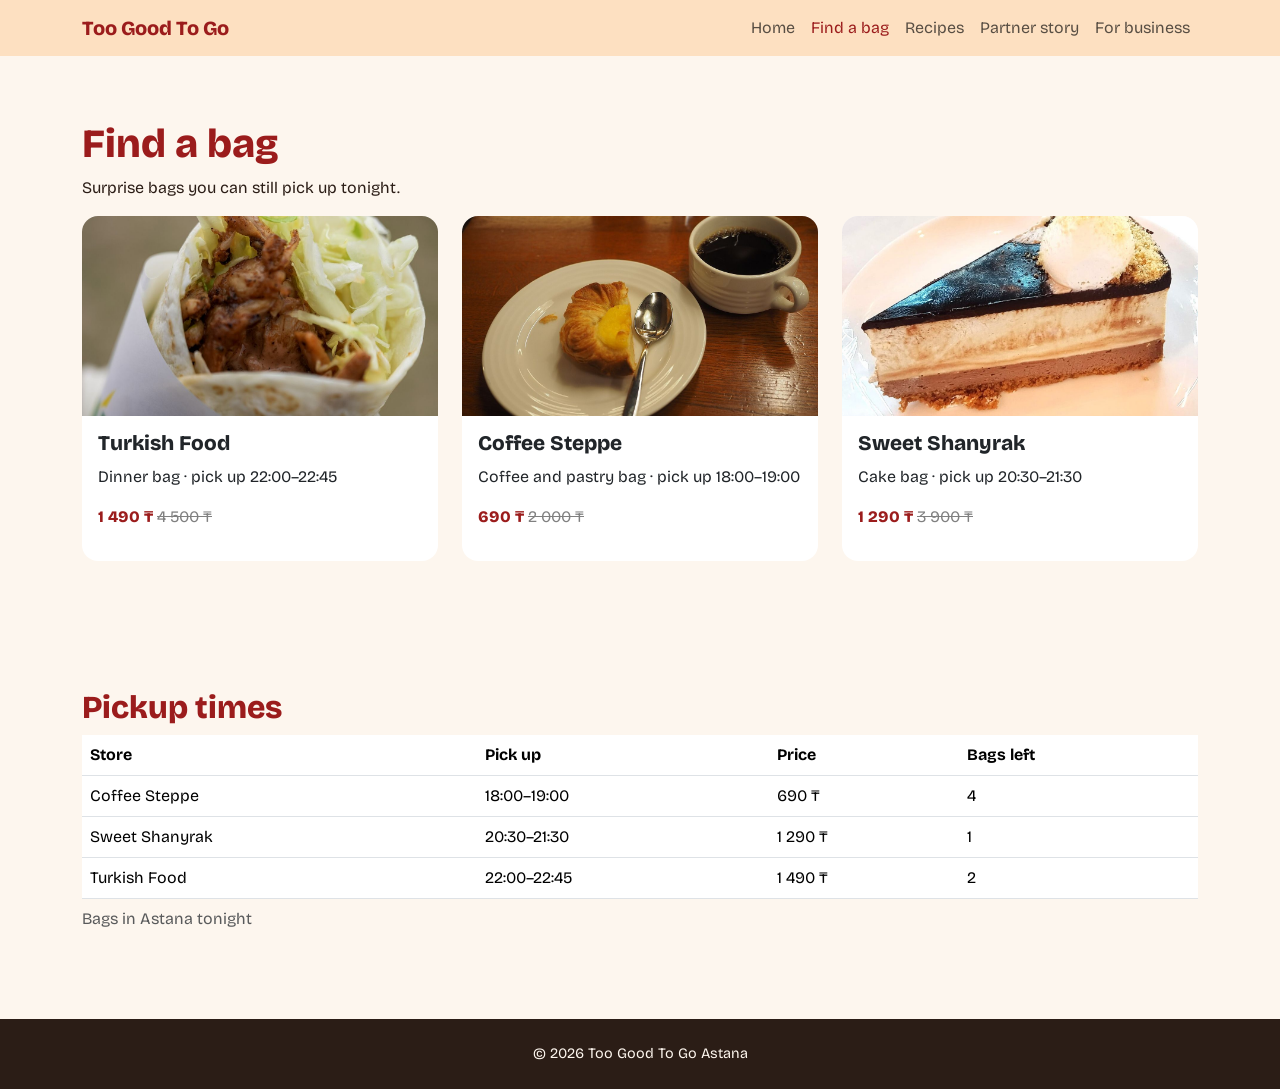
==== commit 21c612ef: "Hi" ====
--- a/bags.html
+++ b/bags.html
@@ -3,426 +3,119 @@
 <head>
     <meta charset="UTF-8">
     <meta name="viewport" content="width=device-width, initial-scale=1">
-    <meta name="description" content="Surprise bags you can still rescue tonight in Astana, with prices and pickup times.">
     <title>Find a bag — Too Good To Go</title>
-    <link rel="preconnect" href="https://fonts.googleapis.com">
-    <link rel="preconnect" href="https://fonts.gstatic.com" crossorigin>
-    <link href="https://fonts.googleapis.com/css2?family=Bricolage+Grotesque:opsz,wght@12..96,500..800&family=Geist:wght@400..700&family=Geist+Mono:wght@500&display=swap" rel="stylesheet">
+    <link href="https://fonts.googleapis.com/css2?family=Bricolage+Grotesque:wght@400;600;800&display=swap" rel="stylesheet">
     <link href="https://cdn.jsdelivr.net/npm/bootstrap@5.3.8/dist/css/bootstrap.min.css" rel="stylesheet"
           integrity="sha384-sRIl4kxILFvY47J16cr9ZwB07vP4J8+LH7qKQnuqkuIAvNWLzeN8tE5YBujZqJLB" crossorigin="anonymous">
     <link rel="stylesheet" href="css/style.css">
     <link rel="stylesheet" href="css/bags.css">
 </head>
 <body>
-<a class="visually-hidden-focusable" href="#main">Skip to content</a>
 
-<header class="site-header sticky-top">
-    <nav class="navbar navbar-expand-lg" aria-label="Main menu">
+<header>
+    <nav class="navbar navbar-expand-lg">
         <div class="container">
-            <a class="navbar-brand brand" href="index.html">
-                <svg class="brand-icon" viewBox="0 0 32 32" aria-hidden="true">
-                    <path d="M11 10V8a5 5 0 0 1 10 0v2" fill="none" stroke="currentColor" stroke-width="2.5" stroke-linecap="round"/>
-                    <path d="M5 10h22l-2.2 17.2A2 2 0 0 1 22.8 29H9.2a2 2 0 0 1-2-1.8z" fill="currentColor"/>
-                    <path class="brand-smile" d="M12 18.5a5 5 0 0 0 8 0" fill="none" stroke-width="2.2" stroke-linecap="round"/>
-                </svg>
-                Too Good <span>To Go</span>
-            </a>
-            <button class="navbar-toggler" type="button" data-bs-toggle="collapse" data-bs-target="#mainMenu"
-                    aria-controls="mainMenu" aria-expanded="false" aria-label="Open the menu">
+            <a class="navbar-brand" href="index.html">Too Good To Go</a>
+            <button class="navbar-toggler" type="button" data-bs-toggle="collapse" data-bs-target="#menu"
+                    aria-controls="menu" aria-expanded="false" aria-label="Open the menu">
                 <span class="navbar-toggler-icon"></span>
             </button>
-            <div class="collapse navbar-collapse" id="mainMenu">
-                <ul class="navbar-nav ms-auto align-items-lg-center">
+            <div class="collapse navbar-collapse" id="menu">
+                <ul class="navbar-nav ms-auto">
                     <li class="nav-item"><a class="nav-link" href="index.html">Home</a></li>
                     <li class="nav-item"><a class="nav-link active" aria-current="page" href="bags.html">Find a bag</a></li>
                     <li class="nav-item"><a class="nav-link" href="recipes.html">Recipes</a></li>
                     <li class="nav-item"><a class="nav-link" href="store.html">Partner story</a></li>
                     <li class="nav-item"><a class="nav-link" href="business.html">For business</a></li>
-                    <li class="nav-item ms-lg-3"><a class="btn btn-brand" href="index.html#app">Get the app</a></li>
                 </ul>
             </div>
         </div>
     </nav>
 </header>
 
-<main id="main">
-
-    <!-- Page header: title on the left, three quick facts on the right -->
-    <section class="page-head">
+<main>
+    <!-- Bags: Bootstrap cards, 1 per row on a phone, 3 from 768px -->
+    <section>
         <div class="container">
-            <div class="row align-items-end g-4">
-                <div class="col-12 col-lg-7">
-                    <p class="eyebrow"><span class="live-dot"></span>Find a bag · Tonight</p>
-                    <h1 class="page-title">What is left tonight in <span class="highlight">Astana?</span></h1>
-                    <p class="section-intro mb-0">Pick a category, reserve a bag and collect it before the store
-                        closes. All prices are already up to 70% off.</p>
+            <h1>Find a bag</h1>
+            <p>Surprise bags you can still pick up tonight.</p>
+            <div class="row g-4">
+                <div class="col-md-4">
+                    <article class="card h-100">
+                        <img src="images/doner.jpg" class="card-img-top" alt="Döner wrap">
+                        <div class="card-body">
+                            <h2 class="card-title">Turkish Food</h2>
+                            <p class="card-text">Dinner bag · pick up 22:00–22:45</p>
+                            <p class="price">1 490 ₸ <s>4 500 ₸</s></p>
+                        </div>
+                    </article>
                 </div>
-                <div class="col-12 col-lg-5">
-                    <ul class="facts">
-                        <li class="fact"><strong>27</strong> bags left tonight</li>
-                        <li class="fact"><strong>9</strong> stores near you</li>
-                        <li class="fact"><strong>23:00</strong> the last pickup</li>
-                    </ul>
+                <div class="col-md-4">
+                    <article class="card h-100">
+                        <img src="images/coffee.jpg" class="card-img-top" alt="Coffee and a pastry">
+                        <div class="card-body">
+                            <h2 class="card-title">Coffee Steppe</h2>
+                            <p class="card-text">Coffee and pastry bag · pick up 18:00–19:00</p>
+                            <p class="price">690 ₸ <s>2 000 ₸</s></p>
+                        </div>
+                    </article>
+                </div>
+                <div class="col-md-4">
+                    <article class="card h-100">
+                        <img src="images/cake.jpg" class="card-img-top" alt="A slice of cake">
+                        <div class="card-body">
+                            <h2 class="card-title">Sweet Shanyrak</h2>
+                            <p class="card-text">Cake bag · pick up 20:30–21:30</p>
+                            <p class="price">1 290 ₸ <s>3 900 ₸</s></p>
+                        </div>
+                    </article>
                 </div>
             </div>
         </div>
     </section>
 
-    <!-- Finder: radio buttons + :has() hide the cards of other categories, no JavaScript -->
-    <section class="finder pb-5" aria-label="Bags by category">
+    <!-- Table of pickup times -->
+    <section>
         <div class="container">
-            <fieldset class="filters">
-                <legend class="filters-legend">Show</legend>
-                <input type="radio" class="btn-check" name="category" id="cat-all" checked>
-                <label class="btn chip" for="cat-all">All <span class="chip-count">9</span></label>
-
-                <input type="radio" class="btn-check" name="category" id="cat-bakery">
-                <label class="btn chip" for="cat-bakery">🥐 Bakery <span class="chip-count">2</span></label>
-
-                <input type="radio" class="btn-check" name="category" id="cat-meals">
-                <label class="btn chip" for="cat-meals">🍲 Meals <span class="chip-count">3</span></label>
-
-                <input type="radio" class="btn-check" name="category" id="cat-grocery">
-                <label class="btn chip" for="cat-grocery">🥕 Groceries <span class="chip-count">2</span></label>
-
-                <input type="radio" class="btn-check" name="category" id="cat-sweets">
-                <label class="btn chip" for="cat-sweets">🍰 Sweets <span class="chip-count">1</span></label>
-
-                <input type="radio" class="btn-check" name="category" id="cat-coffee">
-                <label class="btn chip" for="cat-coffee">☕ Coffee <span class="chip-count">1</span></label>
-            </fieldset>
-
-            <!-- Bootstrap row-cols: 1 card per row on a phone, 2 from 768px, 3 from 992px -->
-            <div class="row row-cols-1 row-cols-md-2 row-cols-lg-3 g-4 bag-list">
-                <div class="col" data-category="bakery">
-                    <article class="card bag-card h-100">
-                        <div class="bag-media">
-                            <img class="bag-photo" src="images/croissant.jpg" alt="Croissants on a plate" width="1200" height="800">
-                            <span class="bag-left">3 left</span>
-                        </div>
-                        <div class="card-body">
-                            <p class="bag-store">Nan &amp; Co. Bakery · Yesil</p>
-                            <h2 class="card-title bag-title">Bakery surprise bag</h2>
-                            <p class="bag-price"><strong>990 ₸</strong> <s>3 000 ₸</s></p>
-                        </div>
-                        <div class="card-footer bag-foot">
-                            <span>Pick up <strong>20:00–21:00</strong></span>
-                            <span>0.8 km</span>
-                        </div>
-                    </article>
-                </div>
-                <div class="col" data-category="meals">
-                    <article class="card bag-card h-100">
-                        <div class="bag-media">
-                            <img class="bag-photo" src="images/doner.jpg" alt="Döner wrap with chicken and cabbage" width="1200" height="800">
-                            <span class="bag-left">2 left</span>
-                        </div>
-                        <div class="card-body">
-                            <p class="bag-store">Turkish Food · Almaty district</p>
-                            <h2 class="card-title bag-title">
-                                <a class="stretched-link" href="store.html">Dinner surprise bag</a>
-                            </h2>
-                            <p class="bag-price"><strong>1 490 ₸</strong> <s>4 500 ₸</s></p>
-                        </div>
-                        <div class="card-footer bag-foot">
-                            <span>Pick up <strong>22:00–22:45</strong></span>
-                            <span>1.4 km</span>
-                        </div>
-                    </article>
-                </div>
-                <div class="col" data-category="grocery">
-                    <article class="card bag-card h-100">
-                        <div class="bag-media">
-                            <img class="bag-photo" src="images/vegetables.jpg" alt="Vegetables in crates at a market" width="1200" height="800">
-                            <span class="bag-left">6 left</span>
-                        </div>
-                        <div class="card-body">
-                            <p class="bag-store">Bazaar Greens · Baikonur</p>
-                            <h2 class="card-title bag-title">Fruit and vegetable box</h2>
-                            <p class="bag-price"><strong>1 290 ₸</strong> <s>3 800 ₸</s></p>
-                        </div>
-                        <div class="card-footer bag-foot">
-                            <span>Pick up <strong>18:00–19:00</strong></span>
-                            <span>3.0 km</span>
-                        </div>
-                    </article>
-                </div>
-                <div class="col" data-category="sweets">
-                    <article class="card bag-card h-100">
-                        <div class="bag-media">
-                            <img class="bag-photo" src="images/cake.jpg" alt="A slice of layered cake" width="1200" height="800">
-                            <span class="bag-left">1 left</span>
-                        </div>
-                        <div class="card-body">
-                            <p class="bag-store">Sweet Shanyrak · Almaty district</p>
-                            <h2 class="card-title bag-title">Cake surprise bag</h2>
-                            <p class="bag-price"><strong>1 290 ₸</strong> <s>3 900 ₸</s></p>
-                        </div>
-                        <div class="card-footer bag-foot">
-                            <span>Pick up <strong>20:30–21:30</strong></span>
-                            <span>1.9 km</span>
-                        </div>
-                    </article>
-                </div>
-                <div class="col" data-category="meals">
-                    <article class="card bag-card h-100">
-                        <div class="bag-media">
-                            <img class="bag-photo" src="images/salad.jpg" alt="A bowl of salad with tomatoes and peppers" width="1200" height="800">
-                            <span class="bag-left">4 left</span>
-                        </div>
-                        <div class="card-body">
-                            <p class="bag-store">Green Bowl · Yesil</p>
-                            <h2 class="card-title bag-title">Salad and bowl bag</h2>
-                            <p class="bag-price"><strong>1 190 ₸</strong> <s>3 600 ₸</s></p>
-                        </div>
-                        <div class="card-footer bag-foot">
-                            <span>Pick up <strong>19:30–20:30</strong></span>
-                            <span>1.1 km</span>
-                        </div>
-                    </article>
-                </div>
-                <div class="col" data-category="coffee">
-                    <article class="card bag-card h-100">
-                        <div class="bag-media">
-                            <img class="bag-photo" src="images/coffee.jpg" alt="Coffee and a pastry" width="1200" height="800">
-                            <span class="bag-left">4 left</span>
-                        </div>
-                        <div class="card-body">
-                            <p class="bag-store">Coffee Steppe · Yesil</p>
-                            <h2 class="card-title bag-title">Coffee and pastry bag</h2>
-                            <p class="bag-price"><strong>690 ₸</strong> <s>2 000 ₸</s></p>
-                        </div>
-                        <div class="card-footer bag-foot">
-                            <span>Pick up <strong>18:00–19:00</strong></span>
-                            <span>0.5 km</span>
-                        </div>
-                    </article>
-                </div>
-                <div class="col" data-category="bakery">
-                    <article class="card bag-card h-100">
-                        <div class="bag-media">
-                            <img class="bag-photo" src="images/baursak.jpg" alt="Baursaks in a pan" width="1200" height="800">
-                            <span class="bag-left">5 left</span>
-                        </div>
-                        <div class="card-body">
-                            <p class="bag-store">Baursak House · Saryarka</p>
-                            <h2 class="card-title bag-title">Bread and baursak bag</h2>
-                            <p class="bag-price"><strong>690 ₸</strong> <s>2 100 ₸</s></p>
-                        </div>
-                        <div class="card-footer bag-foot">
-                            <span>Pick up <strong>21:00–21:30</strong></span>
-                            <span>2.3 km</span>
-                        </div>
-                    </article>
-                </div>
-                <div class="col" data-category="grocery">
-                    <article class="card bag-card h-100">
-                        <div class="bag-media">
-                            <img class="bag-photo" src="images/grocery.jpg" alt="Bread, cheese, vegetables and fruit" width="1200" height="800">
-                            <span class="bag-left">2 left</span>
-                        </div>
-                        <div class="card-body">
-                            <p class="bag-store">Corner Market · Yesil</p>
-                            <h2 class="card-title bag-title">Grocery surprise bag</h2>
-                            <p class="bag-price"><strong>1 490 ₸</strong> <s>4 400 ₸</s></p>
-                        </div>
-                        <div class="card-footer bag-foot">
-                            <span>Pick up <strong>21:00–22:00</strong></span>
-                            <span>0.6 km</span>
-                        </div>
-                    </article>
-                </div>
-                <div class="col" data-category="meals">
-                    <article class="card bag-card is-sold h-100">
-                        <div class="bag-media">
-                            <img class="bag-photo" src="images/sushi.jpg" alt="Sushi and sashimi on a dark plate" width="1200" height="800">
-                            <span class="sold-stamp">Sold out</span>
-                        </div>
-                        <div class="card-body">
-                            <p class="bag-store">Sushi Line · Yesil</p>
-                            <h2 class="card-title bag-title">Sushi surprise bag</h2>
-                            <p class="bag-price"><strong>1 990 ₸</strong> <s>6 000 ₸</s></p>
-                        </div>
-                        <div class="card-footer bag-foot">
-                            <span>Pick up <strong>22:30–23:00</strong></span>
-                            <span>2.1 km</span>
-                        </div>
-                    </article>
-                </div>
-            </div>
-
-            <aside class="tip">
-                <span class="tip-emoji" aria-hidden="true">👜</span>
-                <p class="mb-0"><strong>Good to know:</strong> bring your own bag, come during the pickup time and
-                    ask the staff about allergens if you need to. The store keeps your bag only until the pickup
-                    time ends.</p>
-            </aside>
+            <h2>Pickup times</h2>
+            <table class="table">
+                <caption>Bags in Astana tonight</caption>
+                <thead>
+                    <tr>
+                        <th scope="col">Store</th>
+                        <th scope="col">Pick up</th>
+                        <th scope="col">Price</th>
+                        <th scope="col">Bags left</th>
+                    </tr>
+                </thead>
+                <tbody>
+                    <tr>
+                        <td>Coffee Steppe</td>
+                        <td>18:00–19:00</td>
+                        <td>690 ₸</td>
+                        <td>4</td>
+                    </tr>
+                    <tr>
+                        <td>Sweet Shanyrak</td>
+                        <td>20:30–21:30</td>
+                        <td>1 290 ₸</td>
+                        <td>1</td>
+                    </tr>
+                    <tr>
+                        <td>Turkish Food</td>
+                        <td>22:00–22:45</td>
+                        <td>1 490 ₸</td>
+                        <td>2</td>
+                    </tr>
+                </tbody>
+            </table>
         </div>
     </section>
-
-    <!-- Table: the same bags sorted by pickup time; on a phone every row becomes a small card -->
-    <section id="schedule" class="section section-cream">
-        <div class="container">
-            <div class="row g-4">
-                <div class="col-12 col-lg-4">
-                    <p class="eyebrow">Pickup times</p>
-                    <h2 class="section-title">Tonight's schedule</h2>
-                    <p class="section-intro">The same bags, sorted by time. Plan your evening: the earliest pickup
-                        starts at 18:00, the last one ends at 23:00.</p>
-                </div>
-                <div class="col-12 col-lg-8">
-                    <div class="table-card">
-                        <table class="schedule">
-                            <caption>Surprise bags in Astana tonight, sorted by pickup time</caption>
-                            <thead>
-                                <tr>
-                                    <th scope="col">Store</th>
-                                    <th scope="col">Area</th>
-                                    <th scope="col">Pick up</th>
-                                    <th scope="col">Price</th>
-                                    <th scope="col">Left</th>
-                                </tr>
-                            </thead>
-                            <tbody>
-                                <tr>
-                                    <th scope="row">Coffee Steppe</th>
-                                    <td data-label="Area">Yesil</td>
-                                    <td data-label="Pick up"><time>18:00</time>–<time>19:00</time></td>
-                                    <td data-label="Price">690 ₸</td>
-                                    <td data-label="Left">4</td>
-                                </tr>
-                                <tr>
-                                    <th scope="row">Bazaar Greens</th>
-                                    <td data-label="Area">Baikonur</td>
-                                    <td data-label="Pick up"><time>18:00</time>–<time>19:00</time></td>
-                                    <td data-label="Price">1 290 ₸</td>
-                                    <td data-label="Left">6</td>
-                                </tr>
-                                <tr>
-                                    <th scope="row">Green Bowl</th>
-                                    <td data-label="Area">Yesil</td>
-                                    <td data-label="Pick up"><time>19:30</time>–<time>20:30</time></td>
-                                    <td data-label="Price">1 190 ₸</td>
-                                    <td data-label="Left">4</td>
-                                </tr>
-                                <tr>
-                                    <th scope="row">Nan &amp; Co. Bakery</th>
-                                    <td data-label="Area">Yesil</td>
-                                    <td data-label="Pick up"><time>20:00</time>–<time>21:00</time></td>
-                                    <td data-label="Price">990 ₸</td>
-                                    <td data-label="Left">3</td>
-                                </tr>
-                                <tr>
-                                    <th scope="row">Sweet Shanyrak</th>
-                                    <td data-label="Area">Almaty district</td>
-                                    <td data-label="Pick up"><time>20:30</time>–<time>21:30</time></td>
-                                    <td data-label="Price">1 290 ₸</td>
-                                    <td data-label="Left"><span class="left-low">1</span></td>
-                                </tr>
-                                <tr>
-                                    <th scope="row">Baursak House</th>
-                                    <td data-label="Area">Saryarka</td>
-                                    <td data-label="Pick up"><time>21:00</time>–<time>21:30</time></td>
-                                    <td data-label="Price">690 ₸</td>
-                                    <td data-label="Left">5</td>
-                                </tr>
-                                <tr>
-                                    <th scope="row">Corner Market</th>
-                                    <td data-label="Area">Yesil</td>
-                                    <td data-label="Pick up"><time>21:00</time>–<time>22:00</time></td>
-                                    <td data-label="Price">1 490 ₸</td>
-                                    <td data-label="Left">2</td>
-                                </tr>
-                                <tr>
-                                    <th scope="row"><a href="store.html">Turkish Food</a></th>
-                                    <td data-label="Area">Almaty district</td>
-                                    <td data-label="Pick up"><time>22:00</time>–<time>22:45</time></td>
-                                    <td data-label="Price">1 490 ₸</td>
-                                    <td data-label="Left">2</td>
-                                </tr>
-                                <tr class="is-sold">
-                                    <th scope="row">Sushi Line</th>
-                                    <td data-label="Area">Yesil</td>
-                                    <td data-label="Pick up"><time>22:30</time>–<time>23:00</time></td>
-                                    <td data-label="Price">1 990 ₸</td>
-                                    <td data-label="Left">Sold out</td>
-                                </tr>
-                            </tbody>
-                            <tfoot>
-                                <tr>
-                                    <th scope="row" colspan="4">Bags left tonight</th>
-                                    <td data-label="Total">27</td>
-                                </tr>
-                            </tfoot>
-                        </table>
-                    </div>
-                </div>
-            </div>
-        </div>
-    </section>
-
-    <!-- Call to action -->
-    <section class="section section-dark cta">
-        <div class="container">
-            <p class="eyebrow">Never miss a bag</p>
-            <h2 class="cta-title">Your favourite bakery. <span>Two thirds off.</span></h2>
-            <p class="section-intro mx-auto mb-4">In the app you can follow your favourite stores and get a message
-                when their bags appear.</p>
-            <a class="btn btn-cream btn-lg" href="index.html#app">Get the app</a>
-        </div>
-    </section>
-
 </main>
 
-<footer class="site-footer">
+<footer>
     <div class="container">
-        <div class="footer-grid">
-            <div>
-                <a class="brand" href="index.html">
-                    <svg class="brand-icon" viewBox="0 0 32 32" aria-hidden="true">
-                        <path d="M11 10V8a5 5 0 0 1 10 0v2" fill="none" stroke="currentColor" stroke-width="2.5" stroke-linecap="round"/>
-                        <path d="M5 10h22l-2.2 17.2A2 2 0 0 1 22.8 29H9.2a2 2 0 0 1-2-1.8z" fill="currentColor"/>
-                        <path class="brand-smile" d="M12 18.5a5 5 0 0 0 8 0" fill="none" stroke-width="2.2" stroke-linecap="round"/>
-                    </svg>
-                    Too Good <span>To Go</span>
-                </a>
-                <p>Surprise bags of unsold food from cafés, bakeries and shops in Astana. Good for your wallet,
-                    better for the planet.</p>
-            </div>
-            <nav aria-label="Footer menu">
-                <h2 class="footer-title">Explore</h2>
-                <ul class="footer-list">
-                    <li><a href="index.html">Home</a></li>
-                    <li><a href="bags.html">Find a bag</a></li>
-                    <li><a href="recipes.html">Recipes</a></li>
-                    <li><a href="store.html">Partner story</a></li>
-                    <li><a href="business.html">For business</a></li>
-                </ul>
-            </nav>
-            <div>
-                <h2 class="footer-title">Rescue</h2>
-                <ul class="footer-list">
-                    <li><a href="index.html#how">How it works</a></li>
-                    <li><a href="index.html#faq">FAQ</a></li>
-                    <li><a href="bags.html#schedule">Pickup times</a></li>
-                    <li><a href="business.html#join">Become a partner</a></li>
-                </ul>
-            </div>
-            <div>
-                <h2 class="footer-title">Contact</h2>
-                <address>
-                    Astana, Kazakhstan<br>
-                    <a href="tel:+77000000000">+7 700 000 00 00</a><br>
-                    Every day 9:00–23:00
-                </address>
-            </div>
-        </div>
-        <div class="footer-bottom">
-            <p>© 2026 Too Good To Go Astana · Midterm project, Astana IT University.</p>
-            <p>A student concept: not connected to the real Too Good To Go company. Fonts: Bricolage Grotesque,
-                Geist and Geist Mono from Google Fonts. Icons: system emoji and our own SVG. Texts: written with the help of an AI assistant (Claude). Photos: Wikimedia Commons (authors and
-                licenses are listed in README.md).</p>
-        </div>
+        <p>© 2026 Too Good To Go Astana</p>
     </div>
 </footer>
 
--- a/css/style.css
+++ b/css/style.css
@@ -1,805 +1,73 @@
-/* Too Good To Go - shared styles for every page, loaded after Bootstrap */
-
-
-/* ---------- 1. Colours, fonts and sizes ---------- */
+/* Too Good To Go - shared styles for all pages (loaded after Bootstrap) */
 
 :root {
+    --cream: #fdf6ee;
     --peach: #fde0c1;
-    --cream: #fff4e6;
-    --maroon: #6e0402;
-    --red: #950603;
-    --orange: #c8501e;
-    --apricot: #ffb98a;
-    --ink: #1f1410;
-    --text: #5a453b;
-    --leaf: #2f6b4f;
-    --line: rgba(110, 4, 2, 0.15);
+    --red: #9b1c1c;
+    --dark: #2b1d16;
+}
 
-    --font-display: "Bricolage Grotesque", system-ui, sans-serif;
-    --font-body: "Geist", system-ui, sans-serif;
-    --font-mono: "Geist Mono", ui-monospace, monospace;
+/* Flexbox column: main takes the free space, so the footer is always at the bottom */
+body {
+    display: flex;
+    flex-direction: column;
+    min-height: 100vh;
+    background-color: var(--cream);
+    color: var(--dark);
+    font-family: "Bricolage Grotesque", sans-serif;
+}
 
-    --radius: 1.25rem;
-    --shadow: 0 10px 30px rgba(110, 4, 2, 0.12);
-    --section-space: 3.5rem;
+main {
+    flex: 1;
+}
 
-    /* Bootstrap reads these variables, so its links and focus rings get our colours */
-    --bs-body-font-family: var(--font-body);
-    --bs-link-color-rgb: 149, 6, 3;
-    --bs-link-hover-color-rgb: 110, 4, 2;
+h1, h2, h3 {
+    font-weight: 800;
+    color: var(--red);
+}
+
+section {
+    padding: 2.5rem 0;
+}
+
+/* menu */
+.navbar {
+    background-color: var(--peach);
+    --bs-navbar-active-color: var(--red);
+}
+
+.navbar-brand {
+    font-weight: 800;
+    color: var(--red);
+}
+
+/* main button: Bootstrap reads these variables */
+.btn-brand {
+    --bs-btn-bg: var(--red);
+    --bs-btn-color: white;
+    --bs-btn-hover-bg: var(--dark);
+    --bs-btn-hover-color: white;
+    --bs-btn-active-bg: var(--dark);
+    --bs-btn-active-color: white;
+    border-radius: 2rem;
+    padding: 0.6rem 1.5rem;
+}
+
+footer {
+    background-color: var(--dark);
+    color: var(--cream);
+    padding: 1.5rem 0;
+    text-align: center;
+    font-size: 0.9rem;
+}
+
+footer p {
+    margin: 0;
 }
 
 /* more space between sections on bigger screens */
 @media (min-width: 768px) {
-    :root {
-        --section-space: 5rem;
+    section {
+        padding: 4rem 0;
     }
 }
-
-@media (min-width: 1200px) {
-    :root {
-        --section-space: 6.5rem;
-    }
-}
-
-
-/* ---------- 2. Base ---------- */
-
-html {
-    scroll-behavior: smooth;
-    scroll-padding-top: 5rem; /* so the sticky menu does not cover a section after #link */
-}
-
-body {
-    background-color: var(--peach);
-    color: var(--ink);
-    font-family: var(--font-body);
-    line-height: 1.6;
-}
-
-h1, h2, h3, h4 {
-    font-family: var(--font-display);
-    font-weight: 800;
-    line-height: 1.05;
-    letter-spacing: -0.02em;
-    color: var(--maroon);
-}
-
-::selection {
-    background-color: var(--orange);
-    color: #fff;
-}
-
-
-/* ---------- 3. Sections and headings ---------- */
-
-.section {
-    padding-block: var(--section-space);
-}
-
-.section-cream {
-    background-color: var(--cream);
-}
-
-.section-dark {
-    background-color: var(--maroon);
-    color: var(--peach);
-}
-
-.section-ink {
-    background-color: var(--ink);
-    color: var(--peach);
-}
-
-.section-dark :is(h1, h2, h3),
-.section-ink :is(h1, h2, h3) {
-    color: var(--peach);
-}
-
-/* small monospace label above a heading */
-.eyebrow {
-    font-family: var(--font-mono);
-    font-size: 0.8rem;
-    font-weight: 500;
-    letter-spacing: 0.18em;
-    text-transform: uppercase;
-    color: var(--red);
-    margin-bottom: 1rem;
-}
-
-.section-dark .eyebrow,
-.section-ink .eyebrow {
-    color: var(--apricot);
-}
-
-.section-title {
-    font-size: clamp(2rem, 5vw, 3.5rem);
-    margin-bottom: 1rem;
-}
-
-.section-intro {
-    color: var(--text);
-    font-size: 1.125rem;
-    max-width: 36rem;
-}
-
-.section-dark .section-intro,
-.section-ink .section-intro {
-    color: rgba(253, 224, 193, 0.8);
-}
-
-.text-center .section-intro {
-    margin-inline: auto;
-}
-
-/* orange words with a soft underline */
-.highlight {
-    position: relative;
-    color: var(--orange);
-    white-space: nowrap;
-}
-
-.highlight::after {
-    content: "";
-    position: absolute;
-    left: 0;
-    right: 0;
-    bottom: 0.02em;
-    height: 0.12em;
-    border-radius: 1em;
-    background-color: rgba(200, 80, 30, 0.3);
-}
-
-/* page header for the inner pages */
-.page-head {
-    padding-block: 3rem 2.5rem;
-}
-
-.page-title {
-    font-size: clamp(2.5rem, 7vw, 4.75rem);
-    letter-spacing: -0.035em;
-    margin-bottom: 1.25rem;
-}
-
-
-/* ---------- 4. Navigation (Bootstrap navbar with our colours) ---------- */
-
-.site-header {
-    background-color: rgba(253, 224, 193, 0.88);
-    backdrop-filter: blur(10px);
-    border-bottom: 1px solid var(--line);
-}
-
-.navbar {
-    --bs-navbar-padding-y: 0.85rem;
-    --bs-navbar-color: var(--ink);
-    --bs-navbar-hover-color: var(--red);
-    --bs-navbar-active-color: var(--red);
-    --bs-navbar-nav-link-padding-x: 0.9rem;
-    --bs-navbar-toggler-border-color: var(--maroon);
-    --bs-navbar-toggler-border-radius: 999px;
-    --bs-navbar-toggler-focus-width: 0.2rem;
-    --bs-navbar-toggler-icon-bg: url("data:image/svg+xml,%3csvg xmlns='http://www.w3.org/2000/svg' viewBox='0 0 30 30'%3e%3cpath stroke='%236e0402' stroke-linecap='round' stroke-width='2.5' d='M5 8h20M5 15h20M5 22h20'/%3e%3c/svg%3e");
-}
-
-.navbar-toggler {
-    border-width: 2px;
-}
-
-.navbar .nav-link {
-    font-weight: 600;
-}
-
-/* the logo: a smiling paper bag + the name */
-.brand {
-    display: inline-flex;
-    align-items: center;
-    gap: 0.5rem;
-    font-family: var(--font-display);
-    font-size: 1.4rem;
-    font-weight: 800;
-    letter-spacing: -0.03em;
-    color: var(--maroon);
-}
-
-.brand:hover {
-    color: var(--maroon);
-}
-
-.brand span {
-    color: var(--orange);
-}
-
-.brand-icon {
-    width: 2rem;
-    height: 2rem;
-    color: var(--red);
-    transition: transform 0.3s ease;
-}
-
-.brand:hover .brand-icon {
-    transform: rotate(-12deg) scale(1.1);
-}
-
-/* the smile on the bag has the colour of the background */
-.brand-smile {
-    stroke: var(--peach);
-}
-
-/* phone and tablet: the opened menu gets some space */
-@media (max-width: 991.98px) {
-    .navbar-nav {
-        padding-block: 1rem 0.5rem;
-    }
-
-    .navbar-nav .btn {
-        margin-top: 0.5rem;
-        width: 100%;
-    }
-}
-
-/* laptop: a line grows under the link you point at and under the current page */
-@media (min-width: 992px) {
-    .navbar .nav-link {
-        position: relative;
-    }
-
-    .navbar .nav-link::after {
-        content: "";
-        position: absolute;
-        left: var(--bs-navbar-nav-link-padding-x);
-        right: var(--bs-navbar-nav-link-padding-x);
-        bottom: 0.25rem;
-        height: 2px;
-        background-color: currentColor;
-        transform: scaleX(0);
-        transform-origin: left;
-        transition: transform 0.25s ease;
-    }
-
-    .navbar .nav-link:hover::after,
-    .navbar .nav-link.active::after {
-        transform: scaleX(1);
-    }
-}
-
-
-/* ---------- 5. Buttons (Bootstrap .btn with our variables) ---------- */
-
-.btn-brand,
-.btn-ghost,
-.btn-cream,
-.btn-outline-cream,
-.chip {
-    --bs-btn-padding-x: 1.4rem;
-    --bs-btn-padding-y: 0.7rem;
-    --bs-btn-font-weight: 700;
-    --bs-btn-border-width: 2px;
-    --bs-btn-border-radius: 999px;
-    --bs-btn-focus-shadow-rgb: 200, 80, 30;
-    transition: transform 0.2s ease, background-color 0.2s ease, color 0.2s ease, border-color 0.2s ease;
-}
-
-.btn-brand.btn-lg,
-.btn-ghost.btn-lg,
-.btn-cream.btn-lg,
-.btn-outline-cream.btn-lg {
-    --bs-btn-padding-x: 1.8rem;
-    --bs-btn-padding-y: 0.9rem;
-}
-
-.btn-brand:hover,
-.btn-ghost:hover,
-.btn-cream:hover,
-.btn-outline-cream:hover {
-    transform: translateY(-2px);
-}
-
-/* red filled button - the main action */
-.btn-brand {
-    --bs-btn-color: var(--peach);
-    --bs-btn-bg: var(--red);
-    --bs-btn-border-color: var(--red);
-    --bs-btn-hover-color: #fff;
-    --bs-btn-hover-bg: var(--maroon);
-    --bs-btn-hover-border-color: var(--maroon);
-    --bs-btn-active-color: #fff;
-    --bs-btn-active-bg: var(--maroon);
-    --bs-btn-active-border-color: var(--maroon);
-    box-shadow: 0 6px 18px rgba(149, 6, 3, 0.25);
-}
-
-/* outline button for the second action */
-.btn-ghost {
-    --bs-btn-color: var(--maroon);
-    --bs-btn-bg: transparent;
-    --bs-btn-border-color: var(--maroon);
-    --bs-btn-hover-color: var(--peach);
-    --bs-btn-hover-bg: var(--maroon);
-    --bs-btn-hover-border-color: var(--maroon);
-    --bs-btn-active-color: var(--peach);
-    --bs-btn-active-bg: var(--maroon);
-    --bs-btn-active-border-color: var(--maroon);
-}
-
-/* light button on dark sections */
-.btn-cream {
-    --bs-btn-color: var(--maroon);
-    --bs-btn-bg: var(--peach);
-    --bs-btn-border-color: var(--peach);
-    --bs-btn-hover-color: var(--maroon);
-    --bs-btn-hover-bg: #fff;
-    --bs-btn-hover-border-color: #fff;
-    --bs-btn-active-color: var(--maroon);
-    --bs-btn-active-bg: #fff;
-    --bs-btn-active-border-color: #fff;
-}
-
-/* light outline button on dark sections */
-.btn-outline-cream {
-    --bs-btn-color: var(--peach);
-    --bs-btn-bg: transparent;
-    --bs-btn-border-color: rgba(253, 224, 193, 0.6);
-    --bs-btn-hover-color: var(--maroon);
-    --bs-btn-hover-bg: var(--peach);
-    --bs-btn-hover-border-color: var(--peach);
-    --bs-btn-active-color: var(--maroon);
-    --bs-btn-active-bg: var(--peach);
-    --bs-btn-active-border-color: var(--peach);
-}
-
-/* small round toggle: a radio or a checkbox (.btn-check) with a label that looks like a pill */
-.chip {
-    --bs-btn-padding-x: 1.1rem;
-    --bs-btn-padding-y: 0.45rem;
-    --bs-btn-font-weight: 600;
-    --bs-btn-color: var(--maroon);
-    --bs-btn-bg: #fff;
-    --bs-btn-border-color: var(--line);
-    --bs-btn-hover-color: var(--maroon);
-    --bs-btn-hover-bg: #fff;
-    --bs-btn-hover-border-color: var(--maroon);
-    --bs-btn-active-color: var(--peach);
-    --bs-btn-active-bg: var(--maroon);
-    --bs-btn-active-border-color: var(--maroon);
-}
-
-/* "Download for iPhone / Android" buttons */
-.store-buttons {
-    display: flex;
-    flex-wrap: wrap;
-    gap: 0.75rem;
-}
-
-.store-btn {
-    display: inline-flex;
-    align-items: center;
-    gap: 0.75rem;
-    padding: 0.6rem 1.25rem 0.6rem 1rem;
-    border-radius: 1rem;
-    background-color: var(--ink);
-    color: var(--peach);
-    text-decoration: none;
-    transition: transform 0.2s ease, background-color 0.2s ease;
-}
-
-.store-btn:hover {
-    transform: translateY(-3px);
-    background-color: var(--maroon);
-    color: #fff;
-}
-
-.store-btn svg {
-    width: 1.6rem;
-    height: 1.6rem;
-    flex: none;
-}
-
-.store-btn small {
-    display: block;
-    font-size: 0.7rem;
-    line-height: 1;
-    opacity: 0.75;
-}
-
-.store-btn strong {
-    display: block;
-    font-size: 1.1rem;
-    line-height: 1.2;
-}
-
-.section-dark .store-btn {
-    background-color: var(--peach);
-    color: var(--maroon);
-}
-
-.section-dark .store-btn:hover {
-    background-color: #fff;
-}
-
-
-/* ---------- 6. Bag card (Bootstrap card, used on Home, Find a bag and Partner story) ---------- */
-
-.bag-card {
-    --bs-card-border-width: 0;
-    --bs-card-border-radius: var(--radius);
-    --bs-card-inner-border-radius: var(--radius);
-    --bs-card-bg: #fff;
-    --bs-card-color: var(--ink);
-    --bs-card-cap-bg: transparent;
-    overflow: hidden;
-    box-shadow: var(--shadow);
-    transition: transform 0.25s ease, box-shadow 0.25s ease;
-}
-
-.bag-card:hover {
-    transform: translateY(-6px) rotate(-0.6deg);
-    box-shadow: 0 18px 40px rgba(31, 20, 16, 0.25);
-}
-
-/* the photo of the bag; grid + place-items keep the "Sold out" stamp in the centre */
-.bag-media {
-    position: relative;
-    display: grid;
-    place-items: center;
-    height: 11rem;
-    overflow: hidden;
-    background-color: var(--peach);
-}
-
-/* the photo fills the whole box; object-fit: cover cuts the extra parts instead of stretching it */
-.bag-photo {
-    position: absolute;
-    inset: 0;
-    width: 100%;
-    height: 100%;
-    object-fit: cover;
-    transition: transform 0.4s ease;
-}
-
-.bag-card:hover .bag-photo {
-    transform: scale(1.06);
-}
-
-.bag-left {
-    position: absolute;
-    top: 0.75rem;
-    right: 0.75rem;
-    padding: 0.25rem 0.65rem;
-    border-radius: 999px;
-    background-color: #fff;
-    color: var(--red);
-    font-family: var(--font-mono);
-    font-size: 0.75rem;
-}
-
-.bag-store {
-    font-family: var(--font-mono);
-    font-size: 0.72rem;
-    letter-spacing: 0.12em;
-    text-transform: uppercase;
-    color: var(--text);
-    margin-bottom: 0.35rem;
-}
-
-/* two classes, so it is stronger than the light headings of .section-dark */
-.bag-card .bag-title {
-    font-size: 1.3rem;
-    color: var(--ink);
-    margin-bottom: 0.5rem;
-}
-
-.bag-title a {
-    color: inherit;
-    text-decoration: none;
-}
-
-.bag-price {
-    display: flex;
-    flex-wrap: wrap;
-    align-items: baseline;
-    gap: 0.5rem;
-    margin-bottom: 0;
-}
-
-.bag-price strong {
-    font-family: var(--font-display);
-    font-size: 1.6rem;
-    color: var(--red);
-}
-
-.bag-price s {
-    color: var(--text);
-    opacity: 0.7;
-}
-
-.bag-foot {
-    display: flex;
-    flex-wrap: wrap;
-    justify-content: space-between;
-    gap: 0.25rem 0.75rem;
-    border-top: 1px dashed var(--line);
-    font-size: 0.875rem;
-    color: var(--text);
-}
-
-/* sold out: grey picture with a rotated stamp, no hover jump */
-.bag-card.is-sold .bag-media {
-    filter: grayscale(1);
-}
-
-.bag-card.is-sold:hover {
-    transform: none;
-}
-
-.sold-stamp {
-    position: absolute;
-    padding: 0.3rem 1rem;
-    border: 3px solid #fff;
-    border-radius: 0.5rem;
-    color: #fff;
-    background-color: rgba(31, 20, 16, 0.55);
-    font-family: var(--font-display);
-    font-size: 1.4rem;
-    font-weight: 800;
-    letter-spacing: 0.05em;
-    text-transform: uppercase;
-    transform: rotate(-10deg);
-}
-
-
-/* ---------- 7. Steps "how it works" (Home and For business) ---------- */
-
-.steps {
-    display: grid;
-    gap: 1.5rem;
-    list-style: none;
-    margin: 0;
-    padding: 0;
-}
-
-.step {
-    position: relative;
-    padding: 2rem 1.5rem;
-    border-radius: var(--radius);
-    background-color: var(--cream);
-    box-shadow: var(--shadow);
-    transition: transform 0.25s ease;
-}
-
-.section-cream .step {
-    background-color: #fff;
-}
-
-.step:hover {
-    transform: translateY(-4px);
-}
-
-.step-num {
-    font-family: var(--font-mono);
-    font-size: 0.85rem;
-    letter-spacing: 0.15em;
-    color: var(--orange);
-}
-
-.step-icon {
-    display: grid;
-    place-items: center;
-    width: 4rem;
-    height: 4rem;
-    margin: 1rem 0;
-    border-radius: 50%;
-    background-color: var(--peach);
-    font-size: 2rem;
-}
-
-.step h3 {
-    font-size: 1.6rem;
-}
-
-.step p {
-    color: var(--text);
-    margin-bottom: 0;
-}
-
-/* tablet and laptop: 3 in a row with a round arrow between the steps */
-@media (min-width: 768px) {
-    .steps {
-        grid-template-columns: repeat(3, 1fr);
-    }
-
-    .step:not(:last-child)::after {
-        content: "→";
-        position: absolute;
-        z-index: 1;
-        top: 50%;
-        right: -1.75rem;
-        display: grid;
-        place-items: center;
-        width: 2rem;
-        height: 2rem;
-        border-radius: 50%;
-        background-color: var(--red);
-        color: var(--peach);
-        font-weight: 700;
-        transform: translateY(-50%);
-    }
-}
-
-
-/* ---------- 8. FAQ (Bootstrap accordion with a + icon) ---------- */
-
-.faq-accordion {
-    --bs-accordion-bg: #fff;
-    --bs-accordion-color: var(--text);
-    --bs-accordion-border-color: transparent;
-    --bs-accordion-border-radius: var(--radius);
-    --bs-accordion-inner-border-radius: var(--radius);
-    --bs-accordion-btn-padding-y: 1.25rem;
-    --bs-accordion-btn-color: var(--ink);
-    --bs-accordion-active-color: var(--maroon);
-    --bs-accordion-active-bg: #fff;
-    --bs-accordion-btn-focus-box-shadow: 0 0 0 0.2rem rgba(200, 80, 30, 0.3);
-    --bs-accordion-btn-icon: url("data:image/svg+xml,%3csvg xmlns='http://www.w3.org/2000/svg' viewBox='0 0 16 16' fill='none' stroke='%23950603' stroke-width='2' stroke-linecap='round'%3e%3cpath d='M8 2v12M2 8h12'/%3e%3c/svg%3e");
-    --bs-accordion-btn-active-icon: var(--bs-accordion-btn-icon);
-    --bs-accordion-btn-icon-transform: rotate(45deg); /* the + turns into × */
-}
-
-.faq-accordion .accordion-item {
-    margin-bottom: 0.75rem;
-    border-radius: var(--radius);
-    overflow: hidden;
-    box-shadow: 0 4px 14px rgba(110, 4, 2, 0.08);
-}
-
-.faq-accordion .accordion-button {
-    font-family: var(--font-display);
-    font-size: 1.15rem;
-    font-weight: 700;
-}
-
-
-/* ---------- 9. Call to action at the end of a page ---------- */
-
-.cta {
-    position: relative;
-    isolation: isolate;
-    overflow: hidden;
-    text-align: center;
-}
-
-/* two big rings in the background */
-.cta::before,
-.cta::after {
-    content: "";
-    position: absolute;
-    z-index: -1;
-    width: 34rem;
-    height: 34rem;
-    border: 4rem solid rgba(253, 224, 193, 0.06);
-    border-radius: 50%;
-}
-
-.cta::before {
-    left: -14rem;
-    bottom: -18rem;
-}
-
-.cta::after {
-    right: -12rem;
-    top: -16rem;
-}
-
-.cta-title {
-    font-size: clamp(2.5rem, 8vw, 5.25rem);
-    letter-spacing: -0.035em;
-    margin-bottom: 1.25rem;
-}
-
-.cta-title span {
-    display: block;
-    color: var(--apricot);
-}
-
-.cta .store-buttons {
-    justify-content: center;
-}
-
-
-/* ---------- 10. Footer ---------- */
-
-.site-footer {
-    padding-block: 4rem 2rem;
-    background-color: var(--ink);
-    color: rgba(253, 224, 193, 0.75);
-}
-
-.site-footer .brand {
-    color: var(--peach);
-    margin-bottom: 1rem;
-}
-
-.site-footer .brand-icon {
-    color: var(--apricot);
-}
-
-.site-footer .brand-smile {
-    stroke: var(--ink);
-}
-
-.footer-grid {
-    display: grid;
-    gap: 2rem;
-}
-
-.footer-title {
-    font-family: var(--font-mono);
-    font-size: 0.8rem;
-    font-weight: 500;
-    letter-spacing: 0.15em;
-    text-transform: uppercase;
-    color: var(--apricot);
-    margin-bottom: 1rem;
-}
-
-.footer-list {
-    list-style: none;
-    margin: 0;
-    padding: 0;
-}
-
-.footer-list li + li {
-    margin-top: 0.4rem;
-}
-
-.site-footer a {
-    color: var(--peach);
-    text-decoration: none;
-}
-
-.site-footer a:hover {
-    color: var(--apricot);
-    text-decoration: underline;
-}
-
-.site-footer address {
-    margin-bottom: 0;
-}
-
-.footer-bottom {
-    margin-top: 3rem;
-    padding-top: 1.5rem;
-    border-top: 1px solid rgba(253, 224, 193, 0.15);
-    font-size: 0.85rem;
-}
-
-.footer-bottom p {
-    margin-bottom: 0.4rem;
-}
-
-/* tablet: 2 columns, laptop: brand column is wider than the 3 link columns */
-@media (min-width: 576px) {
-    .footer-grid {
-        grid-template-columns: repeat(2, 1fr);
-    }
-}
-
-@media (min-width: 992px) {
-    .footer-grid {
-        grid-template-columns: 2fr 1fr 1fr 1.2fr;
-    }
-}
-
-
-/* ---------- 11. Small helpers ---------- */
-
-/* small dot for "live" labels */
-.live-dot {
-    display: inline-block;
-    width: 0.6rem;
-    height: 0.6rem;
-    margin-right: 0.5rem;
-    border-radius: 50%;
-    background-color: var(--apricot);
-    vertical-align: middle;
-}
--- a/css/bags.css
+++ b/css/bags.css
@@ -1,264 +1,45 @@
 /* Find a bag page */
 
-
-/* ---------- Quick facts (Flexbox) ---------- */
-
-.facts {
-    display: flex;
-    flex-wrap: wrap;
-    gap: 0.75rem;
-    margin: 0;
-    padding: 0;
-    list-style: none;
+.card {
+    border: none;
+    border-radius: 1rem;
+    overflow: hidden;
+    transition: transform 0.2s;
 }
 
-.fact {
-    flex: 1 1 8rem; /* grow and shrink, but not narrower than 8rem: then the item goes to a new line */
-    padding: 1rem 1.25rem;
-    border-radius: var(--radius);
-    background-color: var(--cream);
-    color: var(--text);
-    font-size: 0.9rem;
-    line-height: 1.3;
+/* the card moves up a little when you point at it */
+.card:hover {
+    transform: translateY(-5px);
 }
 
-.fact strong {
-    display: block;
-    color: var(--maroon);
-    font-family: var(--font-display);
-    font-size: 2rem;
-    line-height: 1.1;
+.card img {
+    height: 200px;
+    object-fit: cover;
 }
 
-
-/* ---------- Category filter (CSS only) ---------- */
-
-.filters {
-    display: flex;
-    flex-wrap: wrap;
-    align-items: center;
-    gap: 0.5rem;
-    margin-bottom: 2rem;
+.card-title {
+    font-size: 1.3rem;
 }
 
-.filters-legend {
-    margin-bottom: 0.5rem;
-    color: var(--text);
-    font-family: var(--font-mono);
-    font-size: 0.8rem;
-    letter-spacing: 0.15em;
-    text-transform: uppercase;
+.price {
+    font-weight: 800;
+    color: var(--red);
 }
 
-.chip-count {
-    display: inline-block;
-    min-width: 1.5rem;
-    margin-left: 0.25rem;
-    padding: 0 0.4rem;
-    border-radius: 999px;
-    background-color: var(--peach);
-    font-size: 0.75rem;
+/* the old price is grey and crossed out */
+.price s {
+    font-weight: 400;
+    color: gray;
 }
 
-.btn-check:checked + .chip .chip-count {
-    background-color: var(--orange);
-    color: #fff;
+/* table */
+.table {
+    --bs-table-bg: white;
 }
 
-/* if the "Bakery" radio inside .finder is checked, hide every card that is not bakery; the same for the rest */
-.finder:has(#cat-bakery:checked) .bag-list > :not([data-category="bakery"]),
-.finder:has(#cat-meals:checked) .bag-list > :not([data-category="meals"]),
-.finder:has(#cat-grocery:checked) .bag-list > :not([data-category="grocery"]),
-.finder:has(#cat-sweets:checked) .bag-list > :not([data-category="sweets"]),
-.finder:has(#cat-coffee:checked) .bag-list > :not([data-category="coffee"]) {
-    display: none;
-}
-
-/* tip under the cards */
-.tip {
-    display: flex;
-    align-items: flex-start;
-    gap: 1rem;
-    margin-top: 2.5rem;
-    padding: 1.25rem 1.5rem;
-    border: 2px dashed var(--orange);
-    border-radius: var(--radius);
-    background-color: var(--cream);
-    color: var(--text);
-}
-
-.tip-emoji {
-    font-size: 2rem;
-    line-height: 1;
-}
-
-
-/* ---------- Pickup table ---------- */
-
-.table-card {
-    padding: 0.5rem;
-    border-radius: var(--radius);
-    background-color: #fff;
-    box-shadow: var(--shadow);
-}
-
-.schedule {
-    width: 100%;
-    border-collapse: collapse;
-}
-
-.schedule caption {
-    caption-side: top;
-    padding: 1rem 1rem 0.75rem;
-    color: var(--text);
-    font-family: var(--font-mono);
-    font-size: 0.75rem;
-    letter-spacing: 0.12em;
-    text-transform: uppercase;
-}
-
-.schedule th,
-.schedule td {
-    padding: 0.85rem 1rem;
-    text-align: left;
-}
-
-.schedule thead th {
-    background-color: var(--maroon);
-    color: var(--peach);
-    font-family: var(--font-mono);
-    font-size: 0.75rem;
-    font-weight: 500;
-    letter-spacing: 0.12em;
-    text-transform: uppercase;
-}
-
-/* round corners for the header row */
-.schedule thead th:first-child {
-    border-radius: 1rem 0 0 1rem;
-}
-
-.schedule thead th:last-child {
-    border-radius: 0 1rem 1rem 0;
-}
-
-.schedule tbody tr {
-    border-bottom: 1px dashed var(--line);
-    transition: background-color 0.2s ease;
-}
-
-.schedule tbody tr:hover {
-    background-color: var(--cream);
-}
-
-.schedule tbody th {
-    color: var(--ink);
-    font-family: var(--font-display);
-    font-weight: 700;
-}
-
-.schedule td[data-label="Price"] {
-    color: var(--red);
-    font-weight: 700;
-    white-space: nowrap;
-}
-
-.schedule td[data-label="Pick up"] {
-    white-space: nowrap;
-}
-
-.left-low {
-    display: inline-block;
-    padding: 0 0.5rem;
-    border-radius: 999px;
-    background-color: var(--orange);
-    color: #fff;
-    font-weight: 700;
-}
-
-.schedule .is-sold {
-    opacity: 0.5;
-}
-
-.schedule .is-sold th,
-.schedule .is-sold td[data-label="Price"] {
-    text-decoration: line-through;
-}
-
-.schedule tfoot th,
-.schedule tfoot td {
-    border-top: 2px solid var(--maroon);
-    color: var(--maroon);
-    font-family: var(--font-display);
-    font-size: 1.1rem;
-    font-weight: 800;
-}
-
-/* phone: no room for 5 columns, so every row becomes a small card and each cell shows its own label */
-@media (max-width: 767.98px) {
-    .schedule,
-    .schedule caption,
-    .schedule tbody,
-    .schedule tr,
-    .schedule th,
-    .schedule td {
-        display: block;
-    }
-
-    /* the header row is hidden on screen, but screen readers still read it */
-    .schedule thead {
-        position: absolute;
-        width: 1px;
-        height: 1px;
-        overflow: hidden;
-        clip-path: inset(50%);
-        white-space: nowrap;
-    }
-
-    .schedule tbody tr {
-        padding: 0.9rem 0.75rem;
-    }
-
-    .schedule tbody th {
-        padding: 0 0 0.35rem;
-        font-size: 1.15rem;
-    }
-
-    .schedule td {
-        padding: 0.15rem 0;
-    }
-
-    /* the text of data-label="..." is shown before the value */
-    .schedule td::before {
-        content: attr(data-label);
-        display: inline-block;
-        width: 5.5rem;
-        color: var(--text);
-        font-family: var(--font-mono);
-        font-size: 0.72rem;
-        font-weight: 500;
-        letter-spacing: 0.1em;
-        text-transform: uppercase;
-    }
-
-    .schedule tfoot {
-        display: block;
-    }
-
-    .schedule tfoot tr {
-        display: flex;
-        justify-content: space-between;
-        padding: 0.9rem 0.75rem;
-        border-top: 2px solid var(--maroon);
-    }
-
-    .schedule tfoot th,
-    .schedule tfoot td {
-        padding: 0;
-        border: 0;
-    }
-
-    .schedule tfoot td::before {
-        content: none;
+/* phone: smaller text, so the 4 columns fit */
+@media (max-width: 575px) {
+    .table {
+        font-size: 0.85rem;
     }
 }
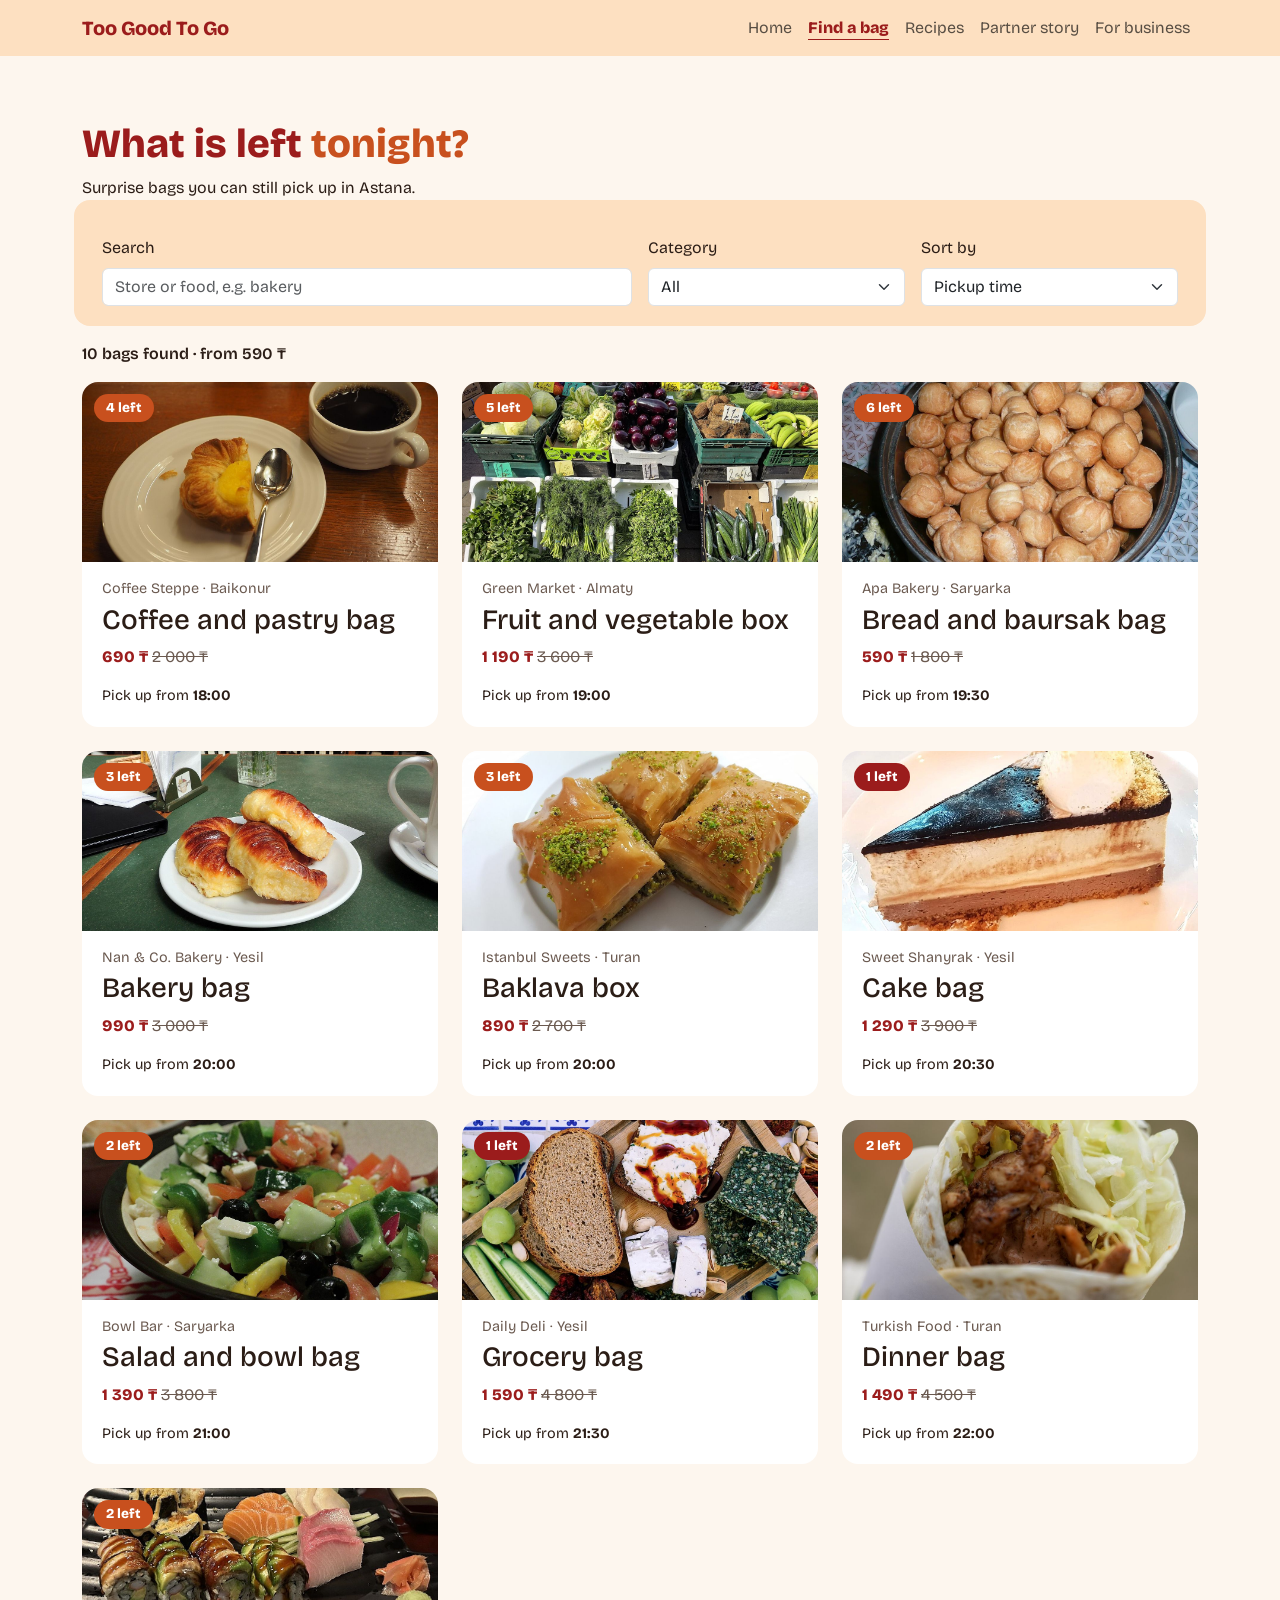
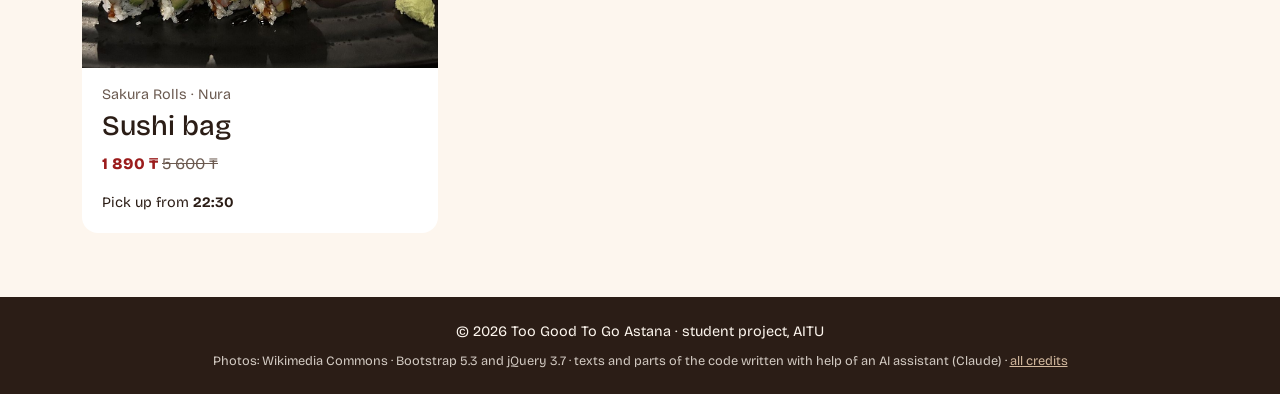
==== commit a52cc5ce: "Find a bag: search, filter, sort" ====
--- a/bags.html
+++ b/bags.html
@@ -34,93 +34,65 @@
 </header>
 
 <main>
-    <!-- Bags: Bootstrap cards, 1 per row on a phone, 3 from 768px -->
+    <!-- Bags: made by JavaScript from an array (js/bags.js) -->
     <section>
         <div class="container">
-            <h1>Find a bag</h1>
-            <p>Surprise bags you can still pick up tonight.</p>
-            <div class="row g-4">
-                <div class="col-md-4">
-                    <article class="card h-100">
-                        <img src="images/doner.jpg" class="card-img-top" alt="Döner wrap">
-                        <div class="card-body">
-                            <h2 class="card-title">Turkish Food</h2>
-                            <p class="card-text">Dinner bag · pick up 22:00–22:45</p>
-                            <p class="price">1 490 ₸ <s>4 500 ₸</s></p>
-                        </div>
-                    </article>
+            <h1>What is left <span class="highlight">tonight?</span></h1>
+            <p>Surprise bags you can still pick up in Astana.</p>
+
+            <!-- search, filter and sort -->
+            <div class="finder row g-3">
+                <div class="col-md-6">
+                    <label for="search" class="form-label">Search</label>
+                    <input type="search" id="search" class="form-control" placeholder="Store or food, e.g. bakery">
                 </div>
-                <div class="col-md-4">
-                    <article class="card h-100">
-                        <img src="images/coffee.jpg" class="card-img-top" alt="Coffee and a pastry">
-                        <div class="card-body">
-                            <h2 class="card-title">Coffee Steppe</h2>
-                            <p class="card-text">Coffee and pastry bag · pick up 18:00–19:00</p>
-                            <p class="price">690 ₸ <s>2 000 ₸</s></p>
-                        </div>
-                    </article>
+                <div class="col-6 col-md-3">
+                    <label for="category" class="form-label">Category</label>
+                    <select id="category" class="form-select">
+                        <option value="all">All</option>
+                        <option value="bakery">Bakery</option>
+                        <option value="meals">Meals</option>
+                        <option value="sweets">Sweets</option>
+                        <option value="grocery">Grocery</option>
+                    </select>
                 </div>
-                <div class="col-md-4">
-                    <article class="card h-100">
-                        <img src="images/cake.jpg" class="card-img-top" alt="A slice of cake">
-                        <div class="card-body">
-                            <h2 class="card-title">Sweet Shanyrak</h2>
-                            <p class="card-text">Cake bag · pick up 20:30–21:30</p>
-                            <p class="price">1 290 ₸ <s>3 900 ₸</s></p>
-                        </div>
-                    </article>
+                <div class="col-6 col-md-3">
+                    <label for="sort" class="form-label">Sort by</label>
+                    <select id="sort" class="form-select">
+                        <option value="time">Pickup time</option>
+                        <option value="cheap">Price: low to high</option>
+                        <option value="discount">Biggest discount</option>
+                    </select>
                 </div>
             </div>
-        </div>
-    </section>
 
-    <!-- Table of pickup times -->
-    <section>
-        <div class="container">
-            <h2>Pickup times</h2>
-            <table class="table">
-                <caption>Bags in Astana tonight</caption>
-                <thead>
-                    <tr>
-                        <th scope="col">Store</th>
-                        <th scope="col">Pick up</th>
-                        <th scope="col">Price</th>
-                        <th scope="col">Bags left</th>
-                    </tr>
-                </thead>
-                <tbody>
-                    <tr>
-                        <td>Coffee Steppe</td>
-                        <td>18:00–19:00</td>
-                        <td>690 ₸</td>
-                        <td>4</td>
-                    </tr>
-                    <tr>
-                        <td>Sweet Shanyrak</td>
-                        <td>20:30–21:30</td>
-                        <td>1 290 ₸</td>
-                        <td>1</td>
-                    </tr>
-                    <tr>
-                        <td>Turkish Food</td>
-                        <td>22:00–22:45</td>
-                        <td>1 490 ₸</td>
-                        <td>2</td>
-                    </tr>
-                </tbody>
-            </table>
+            <p class="result-info" id="result-info" aria-live="polite"></p>
+
+            <div class="row g-4" id="bag-list"></div>
+
+            <div class="empty" id="nothing">
+                <p>Nothing found. Try another word or category.</p>
+                <button type="button" class="btn btn-line" id="reset">Show all bags</button>
+            </div>
         </div>
     </section>
 </main>
 
 <footer>
     <div class="container">
-        <p>© 2026 Too Good To Go Astana</p>
+        <p>© 2026 Too Good To Go Astana · student project, AITU</p>
+        <p class="credits">Photos: Wikimedia Commons ·
+            Bootstrap 5.3 and jQuery 3.7 · texts and parts of the code written with help of an AI assistant (Claude) ·
+            <a href="https://github.com/A11ert/TooGoodToGo#credits">all credits</a></p>
     </div>
 </footer>
 
+<script src="https://code.jquery.com/jquery-3.7.1.min.js"
+        integrity="sha256-/JqT3SQfawRcv/BIHPThkBvs0OEvtFFmqPF/lYI/Cxo=" crossorigin="anonymous"></script>
 <script src="https://cdn.jsdelivr.net/npm/bootstrap@5.3.8/dist/js/bootstrap.bundle.min.js"
         integrity="sha384-FKyoEForCGlyvwx9Hj09JcYn3nv7wiPVlz7YYwJrWVcXK/BmnVDxM+D2scQbITxI"
         crossorigin="anonymous"></script>
+<script src="js/main.js"></script>
+<script src="js/bags.js"></script>
 </body>
 </html>
--- a/css/style.css
+++ b/css/style.css
@@ -4,7 +4,14 @@
     --cream: #fdf6ee;
     --peach: #fde0c1;
     --red: #9b1c1c;
+    --orange: #c8501e;
     --dark: #2b1d16;
+    --gray: #6b5a50;
+}
+
+/* Bootstrap turns on smooth scrolling; we scroll with jQuery animate(), so it is turned off here */
+:root {
+    scroll-behavior: auto;
 }
 
 /* Flexbox column: main takes the free space, so the footer is always at the bottom */
@@ -30,7 +37,23 @@
     padding: 2.5rem 0;
 }
 
-/* menu */
+/* orange words in the big headings */
+.highlight {
+    color: var(--orange);
+}
+
+/* visible focus for the Tab key on every link, button and field */
+a:focus-visible,
+button:focus-visible,
+input:focus-visible,
+select:focus-visible,
+textarea:focus-visible {
+    outline: 3px solid var(--orange);
+    outline-offset: 2px;
+    box-shadow: none;
+}
+
+/* menu: the current page is red and underlined */
 .navbar {
     background-color: var(--peach);
     --bs-navbar-active-color: var(--red);
@@ -39,6 +62,12 @@
 .navbar-brand {
     font-weight: 800;
     color: var(--red);
+}
+
+.nav-link.active {
+    font-weight: 800;
+    text-decoration: underline;
+    text-underline-offset: 6px;
 }
 
 /* main button: Bootstrap reads these variables */
@@ -49,8 +78,122 @@
     --bs-btn-hover-color: white;
     --bs-btn-active-bg: var(--dark);
     --bs-btn-active-color: white;
+    --bs-btn-disabled-bg: var(--gray);
+    --bs-btn-disabled-color: white;
     border-radius: 2rem;
     padding: 0.6rem 1.5rem;
+    transition: transform 0.2s, background-color 0.2s;
+}
+
+/* light button with a border (filters, small actions) */
+.btn-line {
+    --bs-btn-color: var(--red);
+    --bs-btn-border-color: var(--red);
+    --bs-btn-hover-bg: var(--red);
+    --bs-btn-hover-color: white;
+    --bs-btn-hover-border-color: var(--red);
+    --bs-btn-active-bg: var(--red);
+    --bs-btn-active-color: white;
+    border-radius: 2rem;
+    transition: transform 0.2s, background-color 0.2s;
+}
+
+/* hover: buttons move up a little */
+.btn-brand:hover,
+.btn-line:hover {
+    transform: translateY(-2px);
+}
+
+/* filter buttons in a row, they go to the next line on a phone */
+.filters {
+    display: flex;
+    flex-wrap: wrap;
+    gap: 0.5rem;
+    margin-bottom: 1.5rem;
+}
+
+/* the chosen filter button */
+.btn-line.active {
+    background-color: var(--red);
+    color: white;
+}
+
+/* card used on several pages: white, round, lifts on hover */
+.food-card {
+    height: 100%;
+    background-color: white;
+    border-radius: 1rem;
+    overflow: hidden;
+    transition: transform 0.2s, box-shadow 0.2s;
+}
+
+.food-card:hover {
+    transform: translateY(-5px);
+    box-shadow: 0 12px 24px rgba(155, 28, 28, 0.15);
+}
+
+.food-card img {
+    width: 100%;
+    height: 180px;
+    object-fit: cover;
+}
+
+.food-card-body {
+    padding: 1rem 1.25rem 1.25rem;
+}
+
+.food-card h3 {
+    font-size: 1.25rem;
+}
+
+.price {
+    font-weight: 800;
+    color: var(--red);
+}
+
+/* the old price is gray and crossed out */
+.price s {
+    font-weight: 400;
+    color: var(--gray);
+}
+
+/* "nothing found" and "empty bag" messages */
+.empty {
+    padding: 1.5rem;
+    border: 2px dashed var(--peach);
+    border-radius: 1rem;
+    text-align: center;
+    color: var(--gray);
+}
+
+/* forms: white box, our colours for errors */
+.site-form {
+    background-color: white;
+    border-radius: 1rem;
+    padding: 1.5rem;
+    --bs-form-invalid-color: var(--red);
+    --bs-form-invalid-border-color: var(--red);
+}
+
+.site-form legend {
+    font-weight: 800;
+    color: var(--red);
+}
+
+.site-form .form-control:focus,
+.site-form .form-select:focus {
+    border-color: var(--orange);
+}
+
+/* green message after a correct submit, hidden at the start */
+.success {
+    display: none;
+    margin-top: 1rem;
+    padding: 1rem;
+    border-radius: 1rem;
+    background-color: #e3f1e8;
+    color: #1f5a3a;
+    font-weight: 600;
 }
 
 footer {
@@ -65,9 +208,25 @@
     margin: 0;
 }
 
+footer .credits {
+    margin-top: 0.5rem;
+    font-size: 0.8rem;
+    opacity: 0.8;
+}
+
+footer a {
+    color: var(--peach);
+}
+
 /* more space between sections on bigger screens */
 @media (min-width: 768px) {
     section {
         padding: 4rem 0;
     }
 }
+
+@media (min-width: 992px) {
+    .site-form {
+        padding: 2.5rem;
+    }
+}
--- a/css/bags.css
+++ b/css/bags.css
@@ -1,45 +1,56 @@
 /* Find a bag page */
 
-.card {
-    border: none;
+.finder {
+    margin-bottom: 1rem;
+    padding: 1.25rem;
     border-radius: 1rem;
-    overflow: hidden;
-    transition: transform 0.2s;
+    background-color: var(--peach);
 }
 
-/* the card moves up a little when you point at it */
-.card:hover {
-    transform: translateY(-5px);
+.finder .form-control:focus,
+.finder .form-select:focus {
+    border-color: var(--orange);
+    box-shadow: none;
 }
 
-.card img {
-    height: 200px;
-    object-fit: cover;
+.result-info {
+    font-weight: 600;
 }
 
-.card-title {
-    font-size: 1.3rem;
+/* the photo with a badge "3 left" in the corner */
+.bag-photo {
+    position: relative;
 }
 
-.price {
+.badge-left {
+    position: absolute;
+    top: 0.75rem;
+    left: 0.75rem;
+    padding: 0.25rem 0.75rem;
+    border-radius: 2rem;
+    background-color: var(--orange);
+    color: white;
+    font-size: 0.85rem;
     font-weight: 800;
-    color: var(--red);
 }
 
-/* the old price is grey and crossed out */
-.price s {
-    font-weight: 400;
-    color: gray;
+/* only 1 bag left: red badge */
+.badge-left.last {
+    background-color: var(--red);
 }
 
-/* table */
-.table {
-    --bs-table-bg: white;
+.bag-store {
+    margin-bottom: 0.25rem;
+    font-size: 0.9rem;
+    color: var(--gray);
 }
 
-/* phone: smaller text, so the 4 columns fit */
-@media (max-width: 575px) {
-    .table {
-        font-size: 0.85rem;
-    }
+.bag-time {
+    margin: 0;
+    font-size: 0.9rem;
 }
+
+/* hidden at the start, jQuery shows it when nothing is found */
+#nothing {
+    display: none;
+}
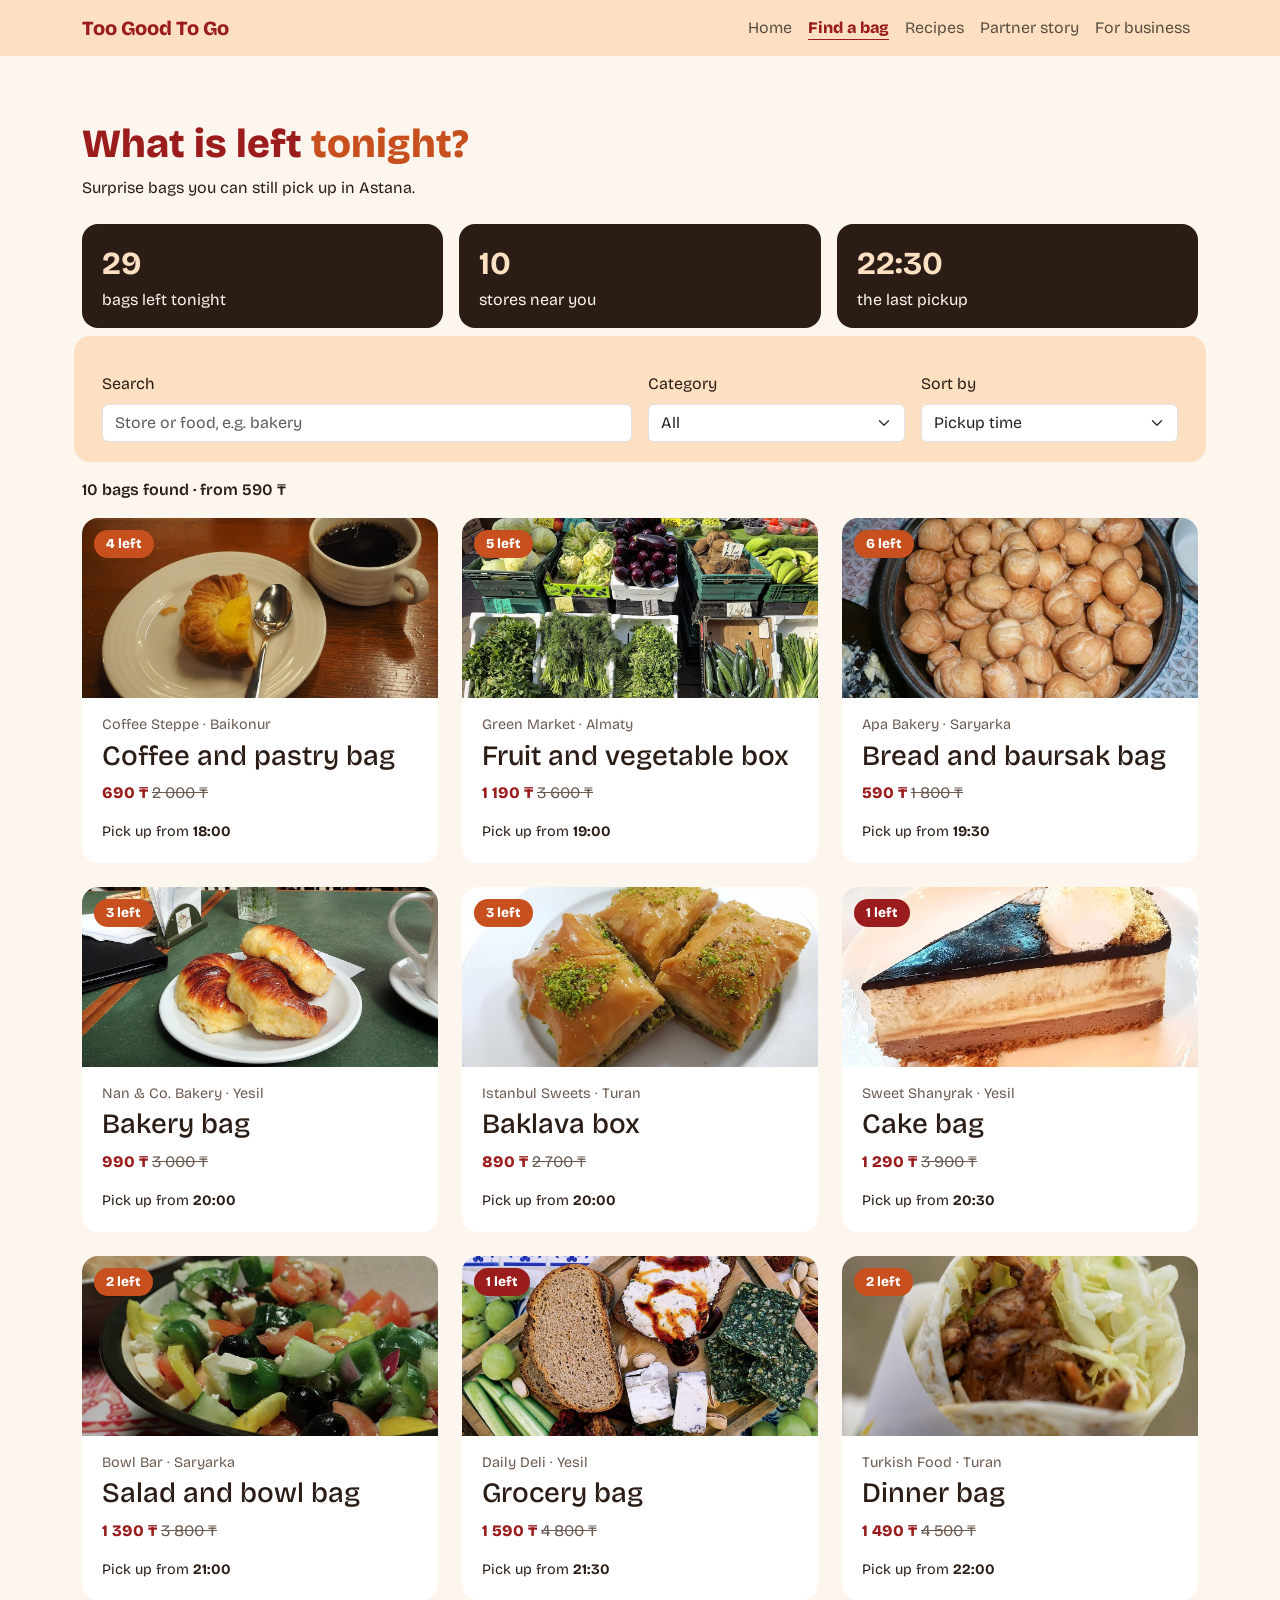
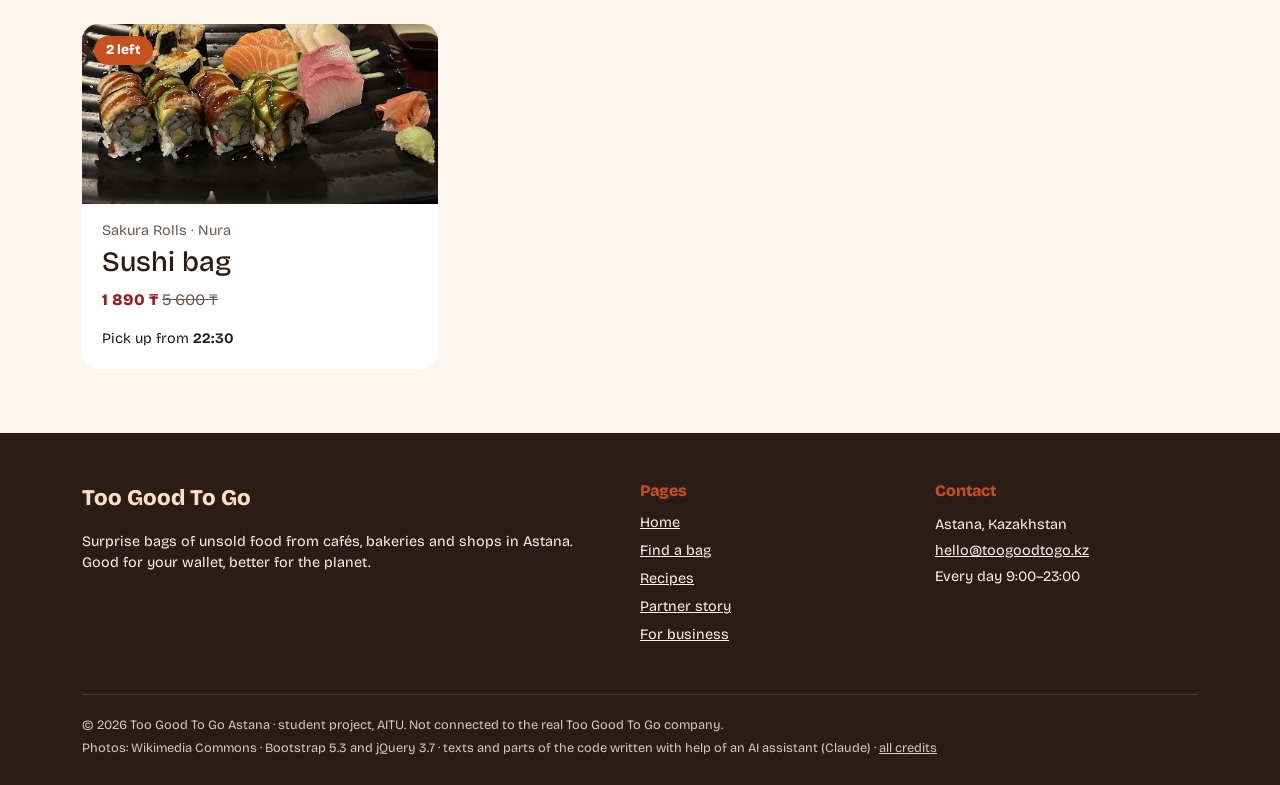
==== commit b687b75d: "Find a bag facts, recipes storage tips" ====
--- a/bags.html
+++ b/bags.html
@@ -40,6 +40,13 @@
             <h1>What is left <span class="highlight">tonight?</span></h1>
             <p>Surprise bags you can still pick up in Astana.</p>
 
+            <!-- quick facts: JavaScript counts them from the array -->
+            <ul class="facts">
+                <li><strong id="fact-bags">0</strong> bags left tonight</li>
+                <li><strong id="fact-stores">0</strong> stores near you</li>
+                <li><strong id="fact-last">--:--</strong> the last pickup</li>
+            </ul>
+
             <!-- search, filter and sort -->
             <div class="finder row g-3">
                 <div class="col-md-6">
@@ -80,10 +87,38 @@
 
 <footer>
     <div class="container">
-        <p>© 2026 Too Good To Go Astana · student project, AITU</p>
-        <p class="credits">Photos: Wikimedia Commons ·
-            Bootstrap 5.3 and jQuery 3.7 · texts and parts of the code written with help of an AI assistant (Claude) ·
-            <a href="https://github.com/A11ert/TooGoodToGo#credits">all credits</a></p>
+        <!-- my own grid: 1 column on a phone, 3 from 768px -->
+        <div class="footer-grid">
+            <div>
+                <p class="footer-brand">Too Good To Go</p>
+                <p>Surprise bags of unsold food from cafés, bakeries and shops in Astana.
+                    Good for your wallet, better for the planet.</p>
+            </div>
+            <nav aria-label="Footer menu">
+                <h2 class="footer-title">Pages</h2>
+                <ul class="footer-list">
+                    <li><a href="index.html">Home</a></li>
+                    <li><a href="bags.html">Find a bag</a></li>
+                    <li><a href="recipes.html">Recipes</a></li>
+                    <li><a href="store.html">Partner story</a></li>
+                    <li><a href="business.html">For business</a></li>
+                </ul>
+            </nav>
+            <div>
+                <h2 class="footer-title">Contact</h2>
+                <address>
+                    Astana, Kazakhstan<br>
+                    <a href="mailto:hello@toogoodtogo.kz">hello@toogoodtogo.kz</a><br>
+                    Every day 9:00–23:00
+                </address>
+            </div>
+        </div>
+        <div class="footer-bottom">
+            <p>© 2026 Too Good To Go Astana · student project, AITU. Not connected to the real Too Good To Go company.</p>
+            <p class="credits">Photos: Wikimedia Commons ·
+                Bootstrap 5.3 and jQuery 3.7 · texts and parts of the code written with help of an AI assistant (Claude) ·
+                <a href="https://github.com/A11ert/TooGoodToGo#credits">all credits</a></p>
+        </div>
     </div>
 </footer>
 
--- a/css/style.css
+++ b/css/style.css
@@ -40,6 +40,34 @@
 /* orange words in the big headings */
 .highlight {
     color: var(--orange);
+}
+
+/* small label above a heading */
+.eyebrow {
+    margin-bottom: 0.75rem;
+    color: var(--orange);
+    font-size: 0.85rem;
+    font-weight: 800;
+    letter-spacing: 0.08em;
+    text-transform: uppercase;
+}
+
+/* "live" dot that pulses, like a recording light */
+.live-dot {
+    display: inline-block;
+    width: 0.6rem;
+    height: 0.6rem;
+    margin-right: 0.5rem;
+    border-radius: 50%;
+    background-color: var(--orange);
+    vertical-align: middle;
+    animation: pulse 1.5s infinite;
+}
+
+@keyframes pulse {
+    50% {
+        opacity: 0.3;
+    }
 }
 
 /* visible focus for the Tab key on every link, button and field */
@@ -196,26 +224,63 @@
     font-weight: 600;
 }
 
+/* footer: dark, 3 columns from 768px */
 footer {
     background-color: var(--dark);
     color: var(--cream);
-    padding: 1.5rem 0;
-    text-align: center;
+    padding: 3rem 0 1.5rem;
     font-size: 0.9rem;
 }
 
-footer p {
+.footer-grid {
+    display: grid;
+    gap: 2rem;
+}
+
+.footer-brand {
+    font-size: 1.4rem;
+    font-weight: 800;
+    color: var(--peach);
+}
+
+.footer-title {
+    margin-bottom: 0.75rem;
+    font-size: 1rem;
+    color: var(--orange);
+}
+
+.footer-list {
+    padding: 0;
+    list-style: none;
+}
+
+.footer-list li {
+    margin-bottom: 0.4rem;
+}
+
+footer a {
+    color: var(--cream);
+}
+
+footer a:hover {
+    color: var(--peach);
+}
+
+footer address {
     margin: 0;
-}
-
-footer .credits {
-    margin-top: 0.5rem;
+    line-height: 1.8;
+}
+
+.footer-bottom {
+    margin-top: 2rem;
+    padding-top: 1.25rem;
+    border-top: 1px solid rgba(253, 224, 193, 0.2);
     font-size: 0.8rem;
     opacity: 0.8;
 }
 
-footer a {
-    color: var(--peach);
+.footer-bottom p {
+    margin: 0 0 0.25rem;
 }
 
 /* more space between sections on bigger screens */
@@ -223,6 +288,10 @@
     section {
         padding: 4rem 0;
     }
+
+    .footer-grid {
+        grid-template-columns: 2fr 1fr 1fr;
+    }
 }
 
 @media (min-width: 992px) {
--- a/css/bags.css
+++ b/css/bags.css
@@ -54,3 +54,27 @@
 #nothing {
     display: none;
 }
+
+/* quick facts: 3 numbers in a row (Flexbox) */
+.facts {
+    display: flex;
+    flex-wrap: wrap;
+    gap: 1rem;
+    margin: 1.5rem 0;
+    padding: 0;
+    list-style: none;
+}
+
+.facts li {
+    flex: 1 1 140px;
+    padding: 1rem 1.25rem;
+    border-radius: 1rem;
+    background-color: var(--dark);
+    color: var(--cream);
+}
+
+.facts strong {
+    display: block;
+    font-size: 2rem;
+    color: var(--peach);
+}
